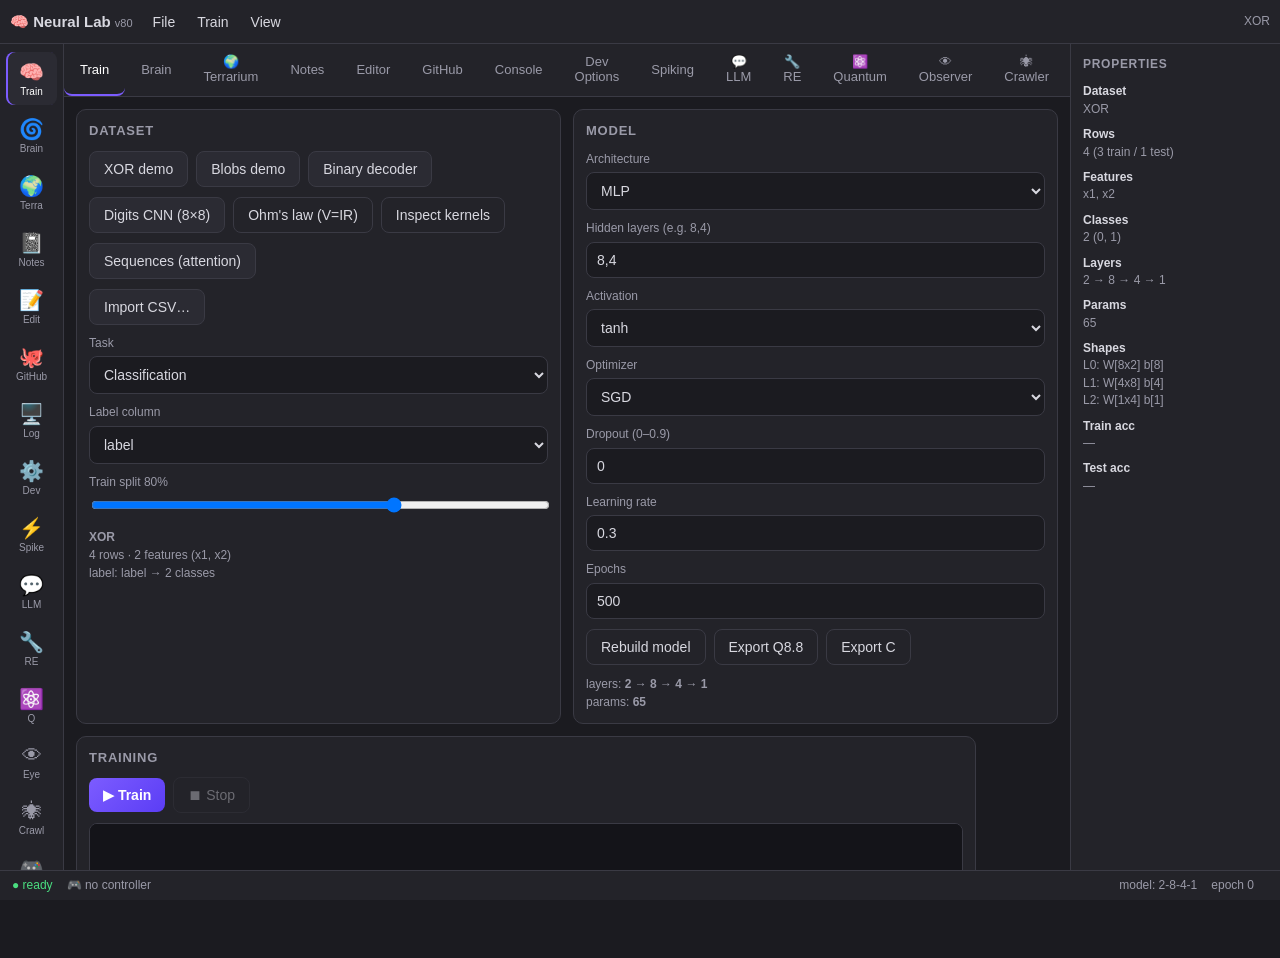
==== www/index.html @ f4eba923 "Neural Lab — on-device Trinity brain with Meta AI judge (Team Annihilus, Meta hackathon)" ====
<!DOCTYPE html>
<html lang="en">
<head>
<meta charset="utf-8">
<meta name="viewport" content="width=device-width, initial-scale=1, maximum-scale=1, user-scalable=no">
<title>Neural Lab</title>
<link rel="stylesheet" href="styles.css">
</head>
<body>
<!-- ══ top menu bar ══ -->
<header id="menubar">
  <button id="hamburger" aria-label="Menu">☰</button>
  <div class="brand">🧠 Neural Lab <span class="ver" id="app-ver">v80</span></div>
  <nav class="menus">
    <div class="menu"><button class="menubtn" data-menu="file">File</button>
      <div class="dropdown" id="menu-file">
        <button data-act="demo-xor">Load demo: XOR</button>
        <button data-act="demo-blobs">Load demo: 2D blobs</button>
        <button data-act="import-csv">Import CSV…</button>
        <button data-act="save-model">Save model…</button>
        <button data-act="load-model">Load model…</button>
      </div>
    </div>
    <div class="menu"><button class="menubtn" data-menu="train">Train</button>
      <div class="dropdown" id="menu-train">
        <button data-act="start-train">Start training (Ctrl+Enter)</button>
        <button data-act="stop-train">Stop</button>
        <button data-act="reset-model">Reset weights</button>
      </div>
    </div>
    <div class="menu"><button class="menubtn" data-menu="view">View</button>
      <div class="dropdown" id="menu-view">
        <button data-act="goto-brain">Brain view</button>
        <button data-act="goto-notes">Notes vault</button>
        <button data-act="goto-dev">Developer options</button>
        <button data-act="clear-console">Clear console</button>
      </div>
    </div>
  </nav>
  <div class="menuspacer"></div>
  <div class="netstate" id="netstate">no model</div>
  <button id="props-toggle" aria-label="Properties">ⓘ</button>
</header>

<div id="main">
  <!-- ══ left tool rail ══ -->
  <aside id="toolrail">
    <button class="tool active" data-tab="train" title="Train">🧠<span>Train</span></button>
    <button class="tool" data-tab="brain" title="Brain">🌀<span>Brain</span></button>
    <button class="tool" data-tab="terrarium" title="Terrarium">🌍<span>Terra</span></button>
    <button class="tool" data-tab="notes" title="Notes">📓<span>Notes</span></button>
    <button class="tool" data-tab="editor" title="Editor">📝<span>Edit</span></button>
    <button class="tool" data-tab="github" title="GitHub">🐙<span>GitHub</span></button>
    <button class="tool" data-tab="console" title="Console">🖥️<span>Log</span></button>
    <button class="tool" data-tab="dev" title="Developer options">⚙️<span>Dev</span></button>
    <button class="tool" data-tab="spiking" title="Spiking">⚡<span>Spike</span></button>
    <button class="tool" data-tab="llm" title="LLM lab">💬<span>LLM</span></button>
    <button class="tool" data-tab="re" title="ReverseLab">🔧<span>RE</span></button>
    <button class="tool" data-tab="q" title="QuantumVM">⚛️<span>Q</span></button>
    <button class="tool" data-tab="observer" title="Observer">👁<span>Eye</span></button>
    <button class="tool" data-tab="crawler" title="Crawler">🕷<span>Crawl</span></button>
    <button class="tool" data-tab="gym" title="Gym">🎮<span>Gym</span></button>
    <button class="tool" data-tab="drive" title="Drive">💾<span>Drive</span></button>
  </aside>

  <!-- ══ center workspace ══ -->
  <section id="workspace">
    <div id="tabbar">
      <button class="tab active" data-tab="train">Train</button>
      <button class="tab" data-tab="brain">Brain</button>
      <button class="tab" data-tab="terrarium">🌍 Terrarium</button>
      <button class="tab" data-tab="notes">Notes</button>
      <button class="tab" data-tab="editor">Editor</button>
      <button class="tab" data-tab="github">GitHub</button>
      <button class="tab" data-tab="console">Console</button>
      <button class="tab" data-tab="dev">Dev Options</button>
      <button class="tab" data-tab="spiking">Spiking</button>
      <button class="tab" data-tab="llm">💬 LLM</button>
      <button class="tab" data-tab="re">🔧 RE</button>
      <button class="tab" data-tab="q">⚛️ Quantum</button>
      <button class="tab" data-tab="observer">👁 Observer</button>
      <button class="tab" data-tab="crawler">🕷 Crawler</button>
      <button class="tab" data-tab="gym">🎮 Gym</button>
      <button class="tab" data-tab="drive">💾 Drive</button>
    </div>

    <div id="panels">
      <!-- TRAIN -->
      <div class="panel active" id="panel-train">
        <div class="train-grid">
          <div class="card" id="dataset-card">
            <h3>Dataset</h3>
            <div class="row"><button id="btn-demo-xor">XOR demo</button><button id="btn-demo-blobs">Blobs demo</button><button id="btn-demo-decoder">Binary decoder</button></div>
            <div class="row"><button id="btn-demo-digits">Digits CNN (8×8)</button><button id="btn-demo-ohm" class="ghost">Ohm's law (V=IR)</button><button id="btn-inspect-kernels" class="ghost">Inspect kernels</button></div>
            <div class="row"><button id="btn-demo-attn">Sequences (attention)</button></div>
            <div class="row"><button id="btn-import-csv">Import CSV…</button>
              <input type="file" id="csv-file" accept="*/*" style="display:none"></div>
            <div class="field"><label>Task</label><select id="task-sel"><option value="classification">Classification</option><option value="regression">Regression</option></select></div>
            <div class="field"><label>Label column</label><select id="label-col"></select></div>
            <div class="field"><label>Train split <span id="split-val">80%</span></label>
              <input type="range" id="split" min="50" max="95" value="80"></div>
            <div class="dsinfo" id="dsinfo">No dataset loaded.</div>
          </div>
          <div class="card" id="model-card">
            <h3>Model</h3>
            <div class="field"><label>Architecture</label><select id="arch-sel"><option value="mlp">MLP</option><option value="transformer">Transformer (attention)</option></select></div>
            <div class="field" id="dmodel-field" style="display:none"><label>d_model (attention width)</label><select id="dmodel"><option value="8">8</option><option value="16" selected>16</option></select></div>
            <div class="field"><label>Hidden layers (e.g. 8,4)</label><input id="hidden" type="text" value="8,4"></div>
            <div class="field"><label>Activation</label><select id="activation"><option value="tanh">tanh</option><option value="relu">relu</option></select></div>
            <div class="field"><label>Optimizer</label><select id="optimizer"><option value="sgd">SGD</option><option value="adam">Adam</option></select></div>
            <div class="field"><label>Dropout (0–0.9)</label><input id="dropout" type="number" step="0.05" min="0" max="0.9" value="0"></div>
            <div class="field"><label>Learning rate</label><input id="lr" type="number" step="0.01" min="0.001" max="2" value="0.3"></div>
            <div class="field"><label>Epochs</label><input id="epochs" type="number" min="1" max="50000" value="500"></div>
            <div class="row"><button id="btn-build" class="ghost">Rebuild model</button><button id="btn-export-q88" class="ghost">Export Q8.8</button><button id="btn-export-c" class="ghost">Export C</button></div>
            <div class="dsinfo" id="modelinfo">—</div>
          </div>
          <div class="card wide" id="train-card">
            <h3>Training</h3>
            <div class="row">
              <button id="btn-train" class="primary">▶ Train</button>
              <button id="btn-stop" class="ghost" disabled>⏹ Stop</button>
            </div>
            <canvas id="loss-curve" width="600" height="220"></canvas>
            <div class="metrics">
              <div>epoch <b id="m-epoch">0</b></div>
              <div>loss <b id="m-loss">—</b></div>
              <div><span id="m-tracc-lab">train acc</span> <b id="m-tracc">—</b></div>
              <div><span id="m-teacc-lab">test acc</span> <b id="m-teacc">—</b></div>
            </div>
          </div>
          <div class="card wide" id="predict-card">
            <h3>Predict</h3>
            <div class="row" id="predict-inputs"></div>
            <div class="row"><button id="btn-predict" class="ghost">Predict</button>
              <div class="predout" id="predout">—</div></div>
          </div>
          <div class="card wide" id="edge-card">
            <h3>Edge AI (Zephyr branch)</h3>
            <div class="row"><label>Target <select id="edge-target">
              <option value="m4">Cortex-M4 @ 64 MHz</option>
              <option value="esp32">ESP32 @ 240 MHz</option>
              <option value="riscv">RISC-V @ 160 MHz</option>
            </select></label></div>
            <div class="row">
              <button id="btn-edge-profile" class="ghost">Profile inference</button>
              <button id="btn-edge-ota" class="ghost">OTA update</button>
              <button id="btn-edge-stream" class="ghost">Load stream demo</button>
            </div>
          </div>
        </div>
      </div>

      <!-- BRAIN -->
      <div class="panel" id="panel-brain">
        <div class="card wide">
          <h3>🌀 Brain — live network view</h3>
          <div class="brain-ctrl">
            <button id="brain-mode" class="ghost">📊 Computation Graph</button>
            <button id="brain-play" class="ghost">⏸ Pause</button>
            <span class="mini">spin <input type="range" id="brain-speed" min="0" max="200" value="60"></span>
            <label class="mini"><input type="checkbox" id="brain-labels" checked> labels</label>
            <label class="mini"><input type="checkbox" id="brain-edges" checked> edges</label>
          </div>
          <div class="brain-ctrl">
            <button id="brain-prev" class="ghost">◀</button>
            <select id="brain-sample"></select>
            <button id="brain-next" class="ghost">▶</button>
          </div>
          <canvas id="brain-canvas" width="700" height="460"></canvas>
          <div id="brain-dag-wrap" hidden>
            <svg id="brain-dag" style="width:100%;height:420px;max-height:62vh;background:#0d0d12;border:1px solid var(--line);border-radius:8px;touch-action:none" role="img" aria-label="autograd computation graph"></svg>
            <div class="brain-ctrl" style="margin-top:10px">
              <button id="dag-play" class="ghost">▶ Backprop</button>
              <button id="dag-zin" class="ghost">＋</button>
              <button id="dag-zout" class="ghost">－</button>
              <button id="dag-zreset" class="ghost">⟲ Reset view</button>
            </div>
            <div class="dsinfo" id="dag-cap">Computation graph of the current nanograd tape.</div>
          </div>
          <div id="brain-attn-wrap" hidden>
            <div class="brain-ctrl">
              <label class="mini">sequence <input id="attn-seq" type="text" maxlength="8" value="ABC" style="width:104px;text-transform:uppercase" aria-label="attention sequence"></label>
              <button id="attn-apply" class="ghost">Apply</button>
            </div>
            <div class="attn-scroll"><canvas id="brain-attn" role="img" aria-label="causal attention heatmap"></canvas></div>
            <div class="dsinfo" id="attn-cap">—</div>
            <div class="dsinfo" id="attn-read">tap a cell to inspect its query–key score and weight distribution</div>
          </div>
          <div class="dsinfo" id="brain-info">Build a model on the Train tab, then watch it think. Tap a node to inspect it.</div>
        </div>
      </div>


      <!-- TERRARIUM (v67: Dish rebuilt as an observatory — one bot, full trinity brain) -->
      <div class="panel" id="panel-terrarium">
        <div class="card wide" style="padding:8px">
          <h3>🌍 Terrarium — the observatory</h3>
          <div class="dsinfo" id="ter-dsinfo">One bot carrying the <b>full trinity brain</b>. No orders, no curriculum — it forms its own goals, judges its own runs, seals its failures as ghosts, and grows toward this phone's ceiling. The Brain view lives here now: tap 🧠 Nodes.</div>
          <div id="ter-stage">
            <div id="ter-brain-overlay" hidden>
              <canvas id="ter-brain-canvas"></canvas>
              <button id="ter-brain-close" class="ghost">✕</button>
              <div id="ter-brain-cap" class="dsinfo">—</div>
            </div>
            <div id="ter-chip">🎮 pad: L-stick pan · R-stick orbit · A focus · B brain · X thoughts · Y mod</div>
          </div>
          <div class="ter-budget"><div id="ter-budget-bar"></div></div>
          <div id="ter-hud" class="dsinfo">probing this host…</div>
          <div class="row ter-btns">
            <button id="ter-pause" class="ghost">⏸ Pause</button>
            <button id="ter-speed" class="ghost">⏩ 1×</button>
            <button id="ter-follow" class="ghost">📷 Follow</button>
            <button id="ter-btn-brain" class="ghost">🧠 Nodes</button>
            <button id="ter-btn-thoughts" class="ghost">💭 Thoughts</button>
            <button id="ter-btn-inst" class="ghost">📊 Instruments</button>
            <button id="ter-btn-mod" class="ghost">🧩 Mod</button>
            <button id="ter-btn-demo" class="ghost">⛶ Full screen</button>
          </div>
        </div>
        <div class="card wide" id="ter-panel-thoughts" hidden>
          <h3>💭 The bot, live <button id="ter-thoughts-close" class="ghost ter-x">✕</button></h3>
          <div id="ter-thoughts-body" class="dsinfo">—</div>
        </div>
        <div class="card wide" id="ter-panel-inst" hidden>
          <h3>📊 Instruments — lifecycle events <button id="ter-inst-close" class="ghost ter-x">✕</button></h3>
          <div class="dsinfo">Ghost seals carry the checksum of the whole failed run. Appeals, molecules, black-hole gravity and auto-expansion all land here as they happen.</div>
          <div class="row" id="ter-inst-tabs">
            <button class="ghost ter-inst-tab" data-tab="events" style="min-height:48px">📜 Events</button>
            <button class="ghost ter-inst-tab" data-tab="seals" style="min-height:48px">👻 Seals</button>
            <button class="ghost ter-inst-tab" data-tab="molecules" style="min-height:48px">🧬 Molecules</button>
            <button class="ghost ter-inst-tab" data-tab="gravity" style="min-height:48px">🕳 Gravity</button>
          </div>
          <div id="ter-events" class="ter-events"></div>
          <div id="ter-inst-seals" class="ter-events" hidden></div>
          <div id="ter-inst-molecules" class="ter-events" hidden></div>
          <div id="ter-inst-gravity" class="ter-events" hidden></div>
        </div>
        <div class="card wide" id="ter-panel-mod" hidden>
          <h3>🧩 Mod menu — add things to the world <button id="ter-mod-close" class="ghost ter-x">✕</button></h3>
          <div class="dsinfo" id="ter-mod-hint">Pick a kind, then tap the ground to place it.</div>
          <div id="ter-mod-kinds" class="ter-kinds"></div>
          <div id="ter-mod-list"></div>
          <div class="row"><button id="ter-reset-layout" class="ghost" style="min-height:48px">↺ Reset layout to default world</button></div>
        </div>
      </div>

      <!-- NOTES -->
      <div class="panel" id="panel-notes">
        <div class="card wide">
          <h3>📓 Notes — vault</h3>
          <div class="row">
            <select id="vault-sel" style="flex:1;min-width:140px"></select>
            <button id="btn-vault-new" class="ghost">+ Vault</button>
            <button id="btn-vault-del" class="ghost">🗑</button>
          </div>
          <div class="notes-grid">
            <div class="notes-side">
              <div class="row"><button id="btn-note-new" class="primary" style="flex:1">+ Note</button></div>
              <div class="row"><input type="text" id="note-search" placeholder="filter notes…"></div>
              <ul id="note-list"></ul>
              <h4 class="tags-h">Tags</h4>
              <div id="tag-pane"></div>
            </div>
            <div class="notes-main">
              <div class="row">
                <div class="seg" id="notes-viewseg">
                  <button data-nv="edit" class="active">Edit</button>
                  <button data-nv="preview">Preview</button>
                  <button data-nv="graph">Graph</button>
                </div>
                <span class="flexsp"></span>
                <button id="btn-note-del" class="ghost">🗑</button>
              </div>
              <div id="notes-editview">
                <input type="text" id="note-title" placeholder="Note title">
                <textarea id="note-body" placeholder="# hello&#10;&#10;Link to [[another note]] and tag it #idea"></textarea>
              </div>
              <div id="notes-preview" class="md-preview" hidden></div>
              <div id="notes-graphview" hidden>
                <div class="brain-ctrl">
                  <button id="ngraph-play" class="ghost">⏸ Pause</button>
                  <span class="mini">spin <input type="range" id="ngraph-speed" min="0" max="200" value="50"></span>
                </div>
                <canvas id="ngraph-canvas"></canvas>
                <div class="dsinfo">Tap a dot to open that note. Bigger dots have more links.</div>
              </div>
            </div>
          </div>
        </div>
      </div>

      <!-- EDITOR -->
      <div class="panel" id="panel-editor">
        <div class="ed-grid">
          <div class="card" id="filelist-card">
            <h3>Files</h3>
            <div class="row"><button id="btn-new-file" class="ghost">+ New</button>
              <button id="btn-open-file" class="ghost">Open…</button>
              <input type="file" id="open-file" style="display:none"></div>
            <ul id="filelist"></ul>
          </div>
          <div class="card ed-main">
            <div class="ed-head"><h3 id="ed-title">untitled.js</h3>
              <div class="row"><button id="btn-ed-run" class="primary">▶ Run</button><button id="btn-ed-save" class="ghost">Save (Ctrl+S)</button></div></div>
            <div class="ed-wrap">
              <pre id="ed-hl" aria-hidden="true"><code id="ed-hl-code"></code></pre>
              <textarea id="ed-text" spellcheck="false" placeholder="// write code here"></textarea>
            </div>
          </div>
        </div>
      </div>

      <!-- GITHUB -->
      <div class="panel" id="panel-github">
        <div class="card wide">
          <h3>GitHub — public repos</h3>
          <div class="row">
            <input id="gh-repo" type="text" placeholder="user/repo  e.g. torvalds/linux" style="flex:1">
            <button id="btn-gh-list" class="primary">List files</button>
          </div>
          <div class="gh-path" id="gh-path"></div>
          <ul id="gh-list" class="ghlist"></ul>
          <div class="dsinfo">Needs internet. Public repositories only — no login, no private repos in v1.</div>
        </div>
      </div>

      <!-- CONSOLE -->
      <div class="panel" id="panel-console">
        <div class="card wide fill">
          <h3>Console</h3>
          <div id="console-out" class="console-out"></div>
          <div class="row"><input id="edge-cmd" placeholder="edge shell — try: help" style="flex:1"><button id="btn-edge-run" class="ghost">Run</button></div>
          <div class="row"><button id="btn-clear-console" class="ghost">Clear</button></div>
        </div>
      </div>

      <!-- DEV OPTIONS -->
      <div class="panel" id="panel-dev">
        <div class="card wide">
          <h3>Developer options</h3>
          <label class="toggle"><input type="checkbox" id="dev-verbose"><span>Verbose console logging <em>— logs every N epochs + data stats while training</em></span></label>
          <label class="toggle"><input type="checkbox" id="dev-fps"><span>FPS overlay <em>— live frame-rate counter in the corner</em></span></label>
          <label class="toggle"><input type="checkbox" id="dev-smooth" checked><span>Loss-curve smoothing <em>— 10-epoch moving average on the plot</em></span></label>
          <label class="toggle"><input type="checkbox" id="dev-shapes" checked><span>Show tensor shapes <em>— prints layer weight/bias dimensions on build &amp; train</em></span></label>
          <label class="toggle"><input type="checkbox" id="dev-confirm"><span>Confirm before reset <em>— asks before weights are re-initialized</em></span></label>
          <div class="dsinfo">These take effect immediately and are remembered.</div>
        </div>
        <div class="card wide">
          <h3>Meta API — Ghost judge (hackathon)</h3>
          <div class="dsinfo">Optional. Paste your Meta Model API key here, on this phone only. It stays in this app's on-device storage and is sent only to the Meta Model API when a run is condemned — one short judgment call per sealed ghost. Without a key, ghosts seal locally as before. The key is never shown back.</div>
          <div class="row"><input id="dev-meta-key" type="password" placeholder="Meta API key — paste here" style="flex:1" autocomplete="off" autocapitalize="off" spellcheck="false"><button id="btn-meta-key-save" class="primary">Save</button><button id="btn-meta-key-clear" class="ghost">Clear</button></div>
          <div id="dev-meta-key-status" class="dim" style="margin:6px 0"></div>
        </div>
        <div class="card wide" id="qrbridge-card">
          <h3>📷 QR Bridge — optical air-gap patch transfer</h3>
          <div class="dsinfo">Receive code or text from another screen (PC, library computer) through the camera — no accounts, no network, no cloud. <b>Nothing runs on scan.</b> Every patch is SHA-256-verified, previewed, and only applies when you tap Apply. Failed patches fall back to the previous version automatically.</div>
          <div class="row">
            <button id="btn-qr-scan" class="primary">📷 Scan patch</button>
          </div>
          <div id="qr-status" class="dim" style="margin:6px 0"></div>
          <div id="qr-preview-card" hidden>
            <div class="row" style="gap:8px;flex-wrap:wrap">
              <span class="dim">sha256 <span id="qr-hash" style="font-family:monospace"></span></span>
              <span id="qr-hash-ok"></span>
              <span class="dim">size <span id="qr-size"></span></span>
            </div>
            <pre id="qr-preview" class="dim" style="max-height:160px;overflow:auto;white-space:pre-wrap"></pre>
            <div class="field"><input id="qr-mod-name" placeholder="module name (for JS apply)" style="width:100%"></div>
            <div class="row">
              <button id="btn-qr-apply-js" class="primary">Apply as JS module</button>
            </div>
            <div class="field"><input id="qr-txt-name" placeholder="filename (for text save)" style="width:100%"></div>
            <div class="row">
              <button id="btn-qr-save-txt" class="ghost">Save as text file</button>
              <button id="btn-qr-to-brainfood" class="ghost" hidden>🧠 Append to brain-food.txt</button>
              <button id="btn-qr-discard" class="ghost">Discard</button>
            </div>
          </div>
          <div id="qr-result" class="dim" style="margin:6px 0"></div>
          <div class="dsinfo">stored modules: <span id="qr-mod-list">(none yet)</span></div>
        </div>
      </div>

      <!-- SPIKING (embedded Python + Nengo) -->
      <div class="panel" id="panel-spiking">
        <div class="card wide">
          <div class="ed-head"><h3>⚡ Spiking — Python + Nengo</h3></div>
          <div class="dsinfo" id="spike-pyinfo">Python: checking…</div>
          <div class="spike-open" id="btn-spike-open" role="button" title="Open the full-screen Python editor">
            <span class="spike-open-title">📝 Python editor — tap to open</span>
            <pre class="spike-preview" id="spike-preview"># write Python here — numpy + nengo available</pre>
            <span class="spike-open-hint">Opens as its own full-screen window</span>
          </div>
          <div class="row">
            <button id="btn-spike-run" class="primary">▶ Run Python</button>
            <select id="spike-preset" style="flex:1;min-width:140px" aria-label="Python preset">
              <option value="nengo">Nengo demo: 100 LIF neurons</option>
              <option value="quant">TinyML: int8 quantization</option>
              <option value="event">Neuromorphic: event-driven detector</option>
              <option value="sched">FreeRTOS: cooperative scheduler</option>
              <option value="dvsloop">Closed-loop: DVS &#8594; PWM/UART</option>
              <option value="stdp">Plasticity: STDP edge detector</option>
              <option value="hh">Biophysics: Hodgkin-Huxley neuron</option>
              <option value="deep">Deep learning: NumPy MLP with Adam</option>
              <option value="jeffress">Sound: Jeffress delay-line localization</option>
              <option value="izhi">Cortex: Izhikevich neuron zoo</option>
              <option value="nef">NEF: Nengo spiking arithmetic</option>
              <option value="nano">Autograd: nanograd tape parity check</option>
              <option value="attn13">Transformer: NumPy causal attention</option>
              <option value="arm14">ReverseLab: ARM dataset + disasm parity</option>
              <option value="q15">QuantumVM: Bell parity</option>
              <option value="evo16">Quantum Nexus Core: Ahkeem's self-modifying AI</option>
            </select>
            <button id="btn-spike-demo" class="ghost">Load preset</button>
            <button id="btn-spike-clear" class="ghost">Clear output</button>
          </div>
        </div>
        <div class="card wide">
          <h3>Output</h3>
          <div id="spike-out" class="console-out"></div>
        </div>
      </div>

      <!-- LLM LAB (lite, fully offline — text plumbing only, no model runs) -->
      <div class="panel" id="panel-llm">
        <div class="card wide" id="llm-tok-card">
          <h3>💬 Tokenizer playground</h3>
          <div class="dsinfo">This is how a language model "sees" text: chopped into word + punctuation tokens, each mapped to an id by first appearance. Type below and tokenize — no model runs here, just the chunking.</div>
          <div class="field"><textarea id="llm-tok-in" rows="3" placeholder="type something to tokenize…"></textarea></div>
          <div class="row"><button id="btn-llm-tok" class="primary">Tokenize</button></div>
          <pre id="llm-tok-out" class="dim">type something above, then hit Tokenize.</pre>
        </div>
        <div class="card wide" id="llm-fmt-card">
          <h3>Chat template</h3>
          <div class="dsinfo">Instruction-tuned models learn their manners from templates like this — role markers that say who is speaking.</div>
          <div class="field"><label>system</label><textarea id="llm-sys" rows="2">You are a helpful assistant.</textarea></div>
          <div class="field"><label>user</label><textarea id="llm-user" rows="2">What is a neuron?</textarea></div>
          <div class="field"><label>assistant</label><textarea id="llm-asst" rows="2">A neuron is a tiny unit that takes inputs, weights them, and fires an output — the building block of neural networks.</textarea></div>
          <div class="row"><button id="btn-llm-fmt" class="primary">Format</button></div>
          <pre id="llm-fmt-out" class="dim">hit Format to see the template.</pre>
        </div>
        <div class="card wide" id="llm-gen-card">
          <h3>Synthetic data pipeline</h3>
          <div class="dsinfo">Instruction tuning needs thousands of instruction→response pairs. This pipeline generates candidates from templates, runs them through quality filters, and saves the survivors — the same idea as real synthetic-data curation, fully offline.</div>
          <div class="row">
            <label class="mini">seed <input id="llm-seed" type="number" value="7" style="width:90px"></label>
            <button id="btn-llm-gen" class="primary">Generate 24 pairs</button>
            <button id="btn-llm-save" class="ghost">Save dataset</button>
          </div>
          <pre id="llm-gen-out" class="dim">no pairs generated yet.</pre>
        </div>
        <div class="card wide" id="llm-dpo-card">
          <h3>DPO preference rating</h3>
          <div class="dsinfo">Direct Preference Optimization learns from human taste: pick the answer you prefer and the model gets steered toward winners like it. Your votes stay on this device.</div>
          <div id="llm-dpo-prompt" class="dim">open this tab to load the first pair.</div>
          <div class="row">
            <button id="btn-dpo-a">Prefer A</button>
            <button id="btn-dpo-b">Prefer B</button>
            <button id="btn-dpo-new" class="ghost">New pair</button>
          </div>
          <div id="llm-dpo-stats" class="dim">no votes yet.</div>
        </div>
        <div class="card wide" id="llm-tongue-card">
          <h3>🗣️ First Tongue</h3>
          <div class="dsinfo">Your Colab-trained character model, running fully offline on this device. Give it a seed line, set the temperature, let it speak.</div>
          <div class="field"><label>seed line</label><textarea id="tongue-seed" rows="2" placeholder="a line to start from…"></textarea></div>
          <div class="row">
            <label class="mini">temperature <input id="tongue-temp" type="range" min="0.1" max="1.2" step="0.05" value="0.4" style="width:120px"> <span id="tongue-temp-val">0.40</span></label>
            <label class="mini">chars <input id="tongue-n" type="number" value="300" style="width:70px"></label>
            <button id="btn-tongue" class="primary">Speak</button>
            <button id="btn-tongue-wack" title="That run was wack — the whole run (seed + output) is sealed as a ghost, not deleted">That was wack</button>
            <span id="tongue-status" class="dim"></span>
          </div>
          <pre id="tongue-out" class="dim" style="white-space:pre-wrap">the tongue is still asleep — hit Speak to wake it.</pre>
          <div class="dim" id="tongue-trinity-status" style="margin-top:6px">trinity: no molecules live · no ghosts · gravity empty</div>
        </div>
        <div class="card wide" id="llm-thought-card">
          <h3>💭 Free Thought</h3>
          <div class="dsinfo">The tongue thinks its own thoughts — no seed needed. Each cycle is think-then-speak: a dim inner thought, then a spoken answer built from it. Every 4th cycle it wonders — asks itself a why/what-if/how and answers. The AI judges its own mains: a degenerate cycle seals the whole run as a ghost — never deleted. Ghosts that fail their second chance break into molecules. Watch it steer itself.</div>
          <div class="row">
            <button id="btn-thought" class="primary">Start thinking</button>
            <span id="thought-status" class="dim"></span>
          </div>
          <div id="thought-log" style="max-height:320px;overflow-y:auto;margin-top:8px"></div>
        </div>
        <div class="card wide" id="llm-ghost-card">
          <h3>👻 Ghost Archive</h3>
          <div class="dsinfo">Whole failed runs, checksum-sealed — never lone outputs. Sealed by the AI's own judgment (auto) or condemned by you. Recover one for a second chance: condemn it again and the ghost breaks into molecules, recycled as steering.</div>
          <div id="tongue-ghost-archive" style="max-height:260px;overflow-y:auto;margin-top:8px"><span class="dim">no ghosts sealed yet.</span></div>
        </div>
        <div class="card wide" id="llm-feeder-card">
          <h3>🧠 Brain Feeder</h3>
          <div class="dsinfo">Teach the next brain new things. Paste a page URL — I'll pull its clean text and save it into <b>brain-food.txt</b>. Or paste text directly (e.g. from Gemini). Upload that file to your Drive's top level and the next Colab training run studies it alongside the movies.</div>
          <div class="field"><label>page URL</label><input id="feed-url" type="text" placeholder="https://en.wikipedia.org/wiki/…"></div>
          <div class="row">
            <button id="btn-feed" class="primary">Fetch &amp; clean</button>
            <button id="btn-feed-save" class="ghost" disabled>Save to brain-food.txt</button>
            <span id="feed-status" class="dim"></span>
          </div>
          <div class="field"><label>or paste text</label><textarea id="feed-paste" rows="4" placeholder="Paste Gemini's text here…"></textarea></div>
          <div class="row">
            <button id="btn-feed-paste" class="ghost">Use pasted text</button>
          </div>
          <pre id="feed-preview" class="dim" style="white-space:pre-wrap; max-height:180px; overflow:auto"></pre>
        </div>
      </div>

      <!-- REVERSEL AB -->
      <div class="panel" id="panel-re">
        <div class="card wide">
          <h3>🔧 ReverseLab — ARM7TDMI disassembler</h3>
          <div class="dsinfo">The CPU in the Game Boy Advance. Paste raw hex (or tap the demo) and get a real disassembly — addresses, bytes, mnemonics — plus the control-flow graph below.</div>
          <div class="row">
            <div class="seg" id="re-modeseg">
              <button data-rmode="arm" class="active">ARM 32-bit</button>
              <button data-rmode="thumb">Thumb 16-bit</button>
            </div>
            <div class="field" style="min-width:130px"><label>Base address</label>
              <input id="re-base" type="text" value="08000000" style="font-family:monospace"></div>
          </div>
          <div class="field"><label>Hex bytes</label>
            <textarea id="re-hex" rows="3" style="font-family:monospace" placeholder="E3A00001 E0812000 E3510005 …"></textarea></div>
          <div class="row">
            <button id="btn-re-disasm" class="primary">Disassemble</button>
            <button id="btn-re-demo" class="ghost">Load function demo</button>
          </div>
          <div id="re-listing" class="console-out" style="max-height:260px"></div>
        </div>
        <div class="card wide">
          <h3>Control-flow graph</h3>
          <canvas id="re-cfg" style="width:100%;height:280px"></canvas>
          <div class="dsinfo" id="re-cfginfo">Disassemble something with branches to see its graph. Tap a block to inspect its instructions.</div>
        </div>
        <div class="card wide">
          <h3>🤖 Teach the AI to reverse engineer</h3>
          <div class="dsinfo">Real RE tools learn instruction shapes from data. Two demos:</div>
          <div class="row">
            <button id="btn-re-train" class="primary">📊 Train instruction classifier</button>
            <button id="btn-re-bound" class="ghost">🎯 Function-boundary demo</button>
          </div>
          <div class="dsinfo">The classifier trains on 2000 synthetic ARM words (5 classes) in the Train tab — watch the accuracy. The boundary demo plants real function prologues in a byte stream and scores a signature scan against ground truth, the way the pros bootstrap before ML takes over.</div>
        </div>
      </div>

      <!-- QUANTUMVM -->
      <div class="panel" id="panel-q">
        <div class="row" style="margin-bottom:10px">
          <button id="btn-qmode-vm" class="primary" style="flex:1">⚛️ QuantumVM</button>
          <button id="btn-qmode-nexus" style="flex:1">🌀 Nexus Core</button>
        </div>
        <div id="qvm-view">
        <div class="card wide">
          <h3>⚛️ QuantumVM — a virtual quantum computer</h3>
          <div class="dsinfo">A <b>classical simulation</b> of quantum mechanics running on your phone's CPU — not quantum hardware, but the real math: state vectors, superposition, entanglement, measurement collapse. Qubit cap is 8 (256 amplitudes) because every qubit doubles the numbers — the 2<sup>N</sup> cost, made visible.</div>
          <div class="row">
            <div class="field" style="min-width:110px"><label>Qubits (1–8)</label>
              <select id="q-qubits">
                <option>1</option><option selected>2</option><option>3</option><option>4</option>
                <option>5</option><option>6</option><option>7</option><option>8</option>
              </select></div>
            <div class="field" style="flex:1;min-width:170px"><label>Circuit preset</label>
              <select id="q-preset">
                <option value="bell">Bell pair — two qubits, one fate</option>
                <option value="ghz3">GHZ-3 — three-way entanglement</option>
                <option value="coin">Superposition coin flip</option>
                <option value="teleport">🌀 Quantum teleportation walkthrough</option>
              </select></div>
          </div>
          <div class="field"><label>Quantum assembly — one gate per line (# comments ok)</label>
            <textarea id="q-src" rows="6" style="font-family:monospace" spellcheck="false" placeholder="H 0&#10;CNOT 0 1&#10;RX 0 pi/2&#10;MEASURE 0"></textarea></div>
          <div class="dsinfo" style="margin-bottom:8px">Gates: H X Y Z S T · RX/RY/RZ q θ · CNOT c t · CZ c t · SWAP a b · MEASURE q · RESET q — qubit 0 is the rightmost bit.</div>
          <div class="row">
            <button id="btn-q-run" class="primary">▶ Run</button>
            <button id="btn-q-step">Step ▸</button>
            <button id="btn-q-reset" class="ghost">Reset</button>
          </div>
          <div class="dsinfo" id="q-narrate"></div>
          <div class="dsinfo" id="q-cur" style="margin-top:6px"></div>
        </div>
        <div class="card wide">
          <h3>State inspector</h3>
          <div id="q-state" class="console-out" style="max-height:260px"></div>
        </div>
        <div class="card wide">
          <h3>Measurement — shots</h3>
          <div class="row">
            <button id="btn-q-shots" class="primary">🎲 Run shots</button>
            <div class="field" style="min-width:100px"><label>Shots</label>
              <input id="q-shots-n" type="number" value="1000" min="10" max="10000"></div>
          </div>
          <div id="q-hist"><div class="dsinfo">no shots yet</div></div>
        </div>
        <div class="card wide">
          <h3>Entanglement</h3>
          <div class="dsinfo">Purity is the honest indicator: 1.00 = not entangled, 0.50 = maximally entangled with the rest of the system. An entangled qubit has no state of its own — that's what the numbers are telling you.</div>
          <div id="q-ent" style="margin-top:6px"></div>
        </div>
        <div class="card wide">
          <h3>Bloch sphere</h3>
          <div class="row">
            <div class="field" style="min-width:110px"><label>Qubit</label><select id="q-bloch-q"></select></div>
          </div>
          <canvas id="q-bloch" style="width:100%;height:260px"></canvas>
          <div class="dsinfo" id="q-blochinfo"></div>
        </div>
        </div><!-- /#qvm-view -->
        <div id="nexus-view" style="display:none">
          <div class="card wide">
            <h3>🌀 Quantum Nexus Core</h3>
            <div class="dsinfo">Ahkeem's self-modifying AI architecture — named by him. A <b>classical simulation</b> on your phone's CPU: an ErrorLoop core that rewrites itself as it thinks, yes/no held as one qubit until it decides, frozen snapshots at every generation boundary, evolution that keeps the lowest error. This is the <b>visual twin of preset 16</b> (Spiking tab) — same math, watchable.</div>
          </div>
          <div class="card wide">
            <h3>Controls</h3>
            <div class="row">
              <button id="btn-nx-run" class="primary">▶ Run</button>
              <button id="btn-nx-pause">⏸ Pause</button>
              <button id="btn-nx-step">Step ▸</button>
              <button id="btn-nx-reset" class="ghost">Reset</button>
            </div>
            <div class="row" style="margin-top:8px">
              <div class="field" style="flex:1"><label>Speed <span id="nx-speed-val">6</span>×</label>
                <input id="nx-speed" type="range" min="1" max="20" value="6" style="width:100%"></div>
              <div class="field" style="min-width:110px"><label>Generations</label>
                <input id="nx-gens" type="number" value="8" min="1" max="20"></div>
            </div>
            <div class="row" style="margin-top:8px">
              <button id="btn-nx-lineage" class="primary" style="min-height:48px">🧬 Lineage ON</button>
              <div class="field" style="min-width:110px"><label>Decay ε</label>
                <input id="nx-eps" type="number" value="0.01" min="0.001" max="0.1" step="0.005"></div>
            </div>
            <div class="row" style="margin-top:8px">
              <div class="field" style="flex:1"><label>Stack depth (1–6)</label>
                <input id="nx-depth" type="number" value="3" min="1" max="6" style="min-height:48px"></div>
              <div class="field" style="flex:1"><label>Nonlinearity</label>
                <select id="nx-act" style="min-height:48px">
                  <option value="tanh" selected>tanh (safe default)</option>
                  <option value="relu">ReLU (volatile)</option>
                  <option value="sigmoid">sigmoid (slow)</option>
                </select></div>
            </div>
            <div class="dsinfo">v39 Deep Core — the loop is now a <b>stack</b>: layer 0 takes the input signal, each higher layer takes the fresh state of the layer below, with a differentiable nonlinearity between them. The decoder error tunes <b>every</b> layer. Depth 1 reproduces the exact reference behavior; depth 3 is the new default.</div>
            <div class="row" style="margin-top:8px">
              <button id="btn-nx-continue" class="primary" style="min-height:48px;flex:1">🧬 Continue lineage</button>
              <button id="btn-nx-exportchamp" class="ghost" style="min-height:48px">⤓ champion JSON</button>
            </div>
            <div class="row" style="margin-top:8px">
              <button id="btn-nx-exportjarvis" class="primary" style="min-height:48px;flex:1">📦 Export for J.A.R.V.I.S.</button>
            </div>
            <div class="dsinfo" id="nx-jarvisinfo">One tap bundles everything — champions, ledger, ghosts, run history, shock + auto-pilot + spawn logs — into a single JSON file in Downloads. Share it into chat and J.A.R.V.I.S. sees what you see.</div>
            <div class="dsinfo" id="nx-champinfo">No saved champion yet — run the Core once and it will remember.</div>
            <div class="dsinfo">Lineage mode: when the error decay plateaus (ΔE &lt; ε), the exact decay point is captured, verified by the parent, and the child generation is <b>entangled</b> to it — seeded from the certified record, hash-linked in the ledger. <b>Continue lineage</b> resumes evolution from the saved champion instead of starting over — the Core now remembers.</div>
            <div class="dsinfo" id="nx-status">Tap ▶ Run — generation 0 starts thinking.</div>
          </div>
          <div class="card wide">
            <h3>∞ Eternal Core</h3>
            <div class="dsinfo">The Core evolves <b>itself</b>, in chunks, forever — no generation cap. Each cycle runs a few generations, saves the champion (<b>kill-safe</b>: a dead phone loses nothing), then yields so ⏹ <b>STOP</b> is always reachable. Background the app and it drops to <b>◐ LOW-POWER</b> — AI-only, 1 gen/cycle, no rendering, slowest cadence. Below 20% battery (not charging) it goes to the <b>deepest</b> low-power tier but <b>never stops on its own</b> — only your ⏹ STOP button ends it. If the phone dies mid-eternal, reopening the app <b>auto-resumes</b> from the last saved champion.</div>
            <div class="row">
              <button id="btn-nx-eternal" class="primary" style="min-height:48px;flex:1">∞ Start eternal</button>
              <button id="btn-nx-estop" class="ghost" style="min-height:48px;flex:1" disabled>⏹ STOP</button>
            </div>
            <div class="row" style="margin-top:8px">
              <div class="field" style="flex:1"><label>Gens / cycle</label>
                <input id="nx-chunk" type="number" value="4" min="1" max="16"></div>
              <div class="field" style="flex:1"><label>Low-power sleep (sec)</label>
                <input id="nx-lowsleep" type="number" value="30" min="5" max="300"></div>
            </div>
            <div class="row" style="margin-top:8px">
              <label class="dsinfo" style="display:flex;align-items:center;gap:8px;min-height:48px;margin:0">
                <input id="nx-eternal-resume" type="checkbox" checked style="width:44px;height:44px;flex:none">
                <span>Resume saved champion on start (uncheck = fresh from seed)</span>
              </label>
            </div>
            <div class="dsinfo" id="nx-eternalinfo">Eternal mode is OFF.</div>
            <div class="dsinfo" id="nx-eternstats"></div>
            <div class="dsinfo">🔋 For true background evolution: <b>Settings → Apps → Neural Lab → Battery → Unrestricted</b> — otherwise Android may freeze the app when it's backgrounded. Either way the champion auto-saves every cycle, so nothing is ever lost. This build runs eternal as a classical in-app loop (no native background service) — the ledger records every mode switch honestly.</div>
          </div>
          <div class="card wide">
            <h3>🛜 Nexus Mesh — opt-in distributed evolution</h3>
            <div class="dsinfo">Ahkeem's consent-based signal. <b>Nothing enters your Core unless you tap ACCEPT</b> — that gate is the whole point. Export your champion as a signed payload, move it to another device (Bluetooth / Nearby Share / Files → Downloads), and the other side <b>chooses</b> to accept it. On accept, your champion and the challenger fight identical validation episodes — the winner takes the Core — or cross-breed into a child of both. The swarm simulator below proves the gossip dynamics with virtual nodes before real devices touch it.</div>
            <h3 style="margin-top:10px">Champion exchange</h3>
            <div class="row">
              <div class="field" style="flex:1"><label>Device label (stamped on your payload)</label>
                <input id="nx-meshlabel" type="text" value="Ahkeem's A17" maxlength="64"></div>
            </div>
            <div class="row" style="margin-top:8px">
              <button id="btn-nx-meshexport" class="primary" style="min-height:48px;flex:1">⤴ Export mesh payload</button>
              <button id="btn-nx-meshimport" class="ghost" style="min-height:48px;flex:1">⤵ Import payload…</button>
              <input type="file" id="nx-meshfile" accept=".json,application/json" style="display:none">
            </div>
            <div id="nx-challenger" style="display:none;margin-top:8px"></div>
            <div class="dsinfo" id="nx-meshstatus">mesh ready — export a payload, or start the swarm below.</div>
            <h3 style="margin-top:10px">Swarm simulator</h3>
            <div class="dsinfo">Virtual nodes evolve the Core independently with different seeds, then gossip: champions migrate to weaker nodes, and the swarm's best error never rises. Each node runs eternal-style — no generation cap. Amber flashes are migrations.</div>
            <div class="row">
              <button id="btn-nx-meshstart" class="primary" style="min-height:48px">▶ Start swarm</button>
              <button id="btn-nx-meshstop" class="ghost" style="min-height:48px">⏹ Stop</button>
            </div>
            <div class="row" style="margin-top:8px">
              <div class="field" style="flex:1"><label>Nodes (2–8)</label>
                <input id="nx-meshcount" type="number" value="4" min="2" max="8"></div>
              <div class="field" style="flex:1"><label>Gossip every K gens</label>
                <input id="nx-meshgossip" type="number" value="4" min="1" max="20"></div>
            </div>
            <canvas id="nx-mesh" style="width:100%;height:220px"></canvas>
            <div id="nx-meshnodes" style="margin-top:8px"></div>
          </div>
          <div class="card wide">
            <h3>🕳 Event Horizon — black-hole neurons</h3>
            <div class="dsinfo">Ahkeem's information-paradox experiment — labeled honestly as a <b>paradox-inspired classical simulation</b>, not quantum gravity. The top layer's neurons <b>collide</b> through a learnable gravity matrix G and compress M→K toward the singularity; exterior partner neurons <b>never fall in</b> but stay correlated through an <b>entanglement-inspired link</b> (classical correlation modeled on entanglement — true entanglement needs quantum hardware). With the link ON the exterior whispers back and evolution must preserve the correlation — then watch how the black hole's <b>structure</b> changes. Compare ON vs OFF to see it.</div>
            <div class="row">
              <button id="btn-nx-horizon" class="ghost" style="min-height:48px;flex:1">🕳 Horizon OFF</button>
              <button id="btn-nx-hzent" class="primary" data-on="1" style="min-height:48px;flex:1;display:none">🔗 Entanglement-inspired link ON</button>
            </div>
            <div class="row" style="margin-top:8px">
              <div class="field" style="flex:1"><label>Infall neurons M</label>
                <input id="nx-hzm" type="number" value="6" min="2" max="6" style="min-height:48px"></div>
              <div class="field" style="flex:1"><label>Singularity outputs K</label>
                <input id="nx-hzk" type="number" value="2" min="1" max="5" style="min-height:48px"></div>
            </div>
            <div class="row" style="margin-top:8px">
              <button id="btn-nx-hzcompare" class="primary" style="min-height:48px;flex:1">⚖ Compare ON vs OFF</button>
            </div>
            <div class="dsinfo" id="nx-hzinfo">horizon OFF.</div>
            <canvas id="nx-horizon" style="width:100%;height:230px"></canvas>
            <div id="nx-hzcmp" style="margin-top:8px"></div>
          </div>
          <div class="card wide">
            <h3>👻 Ghost snapshots — pre-compression copies</h3>
            <div class="dsinfo">Ahkeem's workaround for no quantum entanglement: instead of spooky correlation, an <b>exact copy</b>. Before the horizon compresses an infalling neuron, the engine freezes its pre-compression state bit-for-bit — a ghost image, checksum-sealed (plain JSON, not .vmdk/.vhd — a disk-container format would wrap a few KB of state in overhead for zero benefit). One ghost per generation, mid-episode. Tap one to inspect it, re-ingest it into <b>layer 3</b> by hand, or switch on the feedback loop and let every generation's ghost teach the Core — damped, so the loop can't run away.</div>
            <div class="row">
              <button id="btn-nx-ghostfb" class="ghost" style="min-height:48px;flex:1">👻 Layer-3 feedback OFF</button>
            </div>
            <div class="row" style="margin-top:8px">
              <div class="field" style="flex:1"><label>Feedback damping gain (0–0.5)</label>
                <input id="nx-ghostgain" type="number" value="0.15" min="0" max="0.5" step="0.05" style="min-height:48px"></div>
            </div>
            <div id="nx-ghosts" style="margin-top:8px"></div>
            <div id="nx-ghostinfo" style="margin-top:8px"></div>
          </div>
          <div class="card wide">
            <h3>⚛ Antimatter — the ghost-built inner superloop</h3>
            <div class="dsinfo">Ahkeem's design, honestly labeled: a <b>classical simulation</b>, not quantum anything. Recover a ghost and the engine <b>crawls the local ghost archive</b> (similarity hops, ghost→ghost — no network, nothing leaves the phone) for relatives in the erased state, <b>stacks</b> them in a bounded recovery container, then rolls a <b>seeded stochastic spawn decision</b> (match → amplitude → p=|a|², same math as the qubit belief — stochastic, not quantum collapse). If it fires, a checksum-sealed <b>recipe</b> (JSON, never generated code — dynamic code execution is a security boundary) composes a small recurrent <b>inner superloop</b> from the ghost states. It reads every layer, updates only itself, and publishes its state where the Core can read it — <b>write-protection is enforced both ways</b>: neither side can rewrite the other's weights, only learn and copy.</div>
            <div class="row">
              <button id="btn-nx-am" class="ghost" style="min-height:48px;flex:1">⚛ Antimatter OFF</button>
              <button id="btn-nx-amspawn" class="primary" data-on="1" style="min-height:48px;flex:1">⚛ Auto-spawn ON</button>
            </div>
            <div class="row" style="margin-top:8px">
              <div class="field" style="flex:1"><label>Publish gain (0–0.3)</label>
                <input id="nx-amgain" type="number" value="0.1" min="0" max="0.3" step="0.05" style="min-height:48px"></div>
            </div>
            <div class="row" style="margin-top:8px">
              <button id="btn-nx-amrecover" class="primary" style="min-height:48px;flex:1">🕷 Recover selected ghost → crawl the archive</button>
            </div>
            <div class="row" style="margin-top:8px">
              <button id="btn-nx-amresid" class="primary" style="min-height:48px;flex:1">🧬 Residual publish ON</button>
              <button id="btn-nx-amsigninv" class="ghost" style="min-height:48px;flex:1">➖ Sign inversion OFF</button>
            </div>
            <div class="row" style="margin-top:8px">
              <button id="btn-nx-amzerosum" class="primary" style="min-height:48px;flex:1">🟰 Zero-sum pairing ON</button>
              <button id="btn-nx-amcompare" class="ghost" style="min-height:48px;flex:1">📊 Compare residual vs raw</button>
            </div>
            <div class="dsinfo" id="nx-amdiv">Zero-sum divergence meter: no live inner loop yet.</div>
            <div class="dsinfo" id="nx-amcompare"></div>
            <div class="dsinfo" id="nx-aminfo">No ghosts recovered yet — select a ghost above, then recover it.</div>
            <canvas id="nx-antimatter" style="width:100%;height:230px"></canvas>
            <h4 style="margin:10px 0 4px">🕷 Crawler activity</h4>
            <div id="nx-amcrawl" style="max-height:180px;overflow-y:auto"><div class="dsinfo">The crawler hops ghost→ghost along similarity edges. Its hops log here.</div></div>
            <h4 style="margin:10px 0 4px">📦 Recovery container</h4>
            <div id="nx-amcontainer"><div class="dsinfo">Recovered ghost states stack here (bounded replay bank — novelty eviction when full).</div></div>
            <h4 style="margin:10px 0 4px">🎲 Spawn log</h4>
            <div id="nx-amspawnlog" style="max-height:180px;overflow-y:auto"><div class="dsinfo">Every spawn decision is logged with its sampled probability.</div></div>
          </div>
          <div class="card wide">
            <h3>⇄ Inversion — bidirectional mode (encoding ↔ abduction)</h3>
            <div class="dsinfo"><b>Forward</b> (existing): Layer 1 takes the input, the signal climbs L1 → L2 → L3, and Layer 3 predicts. <b>Reverse</b> (new): the top-layer state is frozen into an <b>immutable ghost</b>, injected as the target condition, and the mismatch e₃ = v<sub>ghost</sub> − h₃ propagates <b>downward</b> through transpose weights (feedback alignment — approximate, honestly labeled). The reconstruction is read from <b>Layer 1</b>. Forward encodes, reverse decodes — this is the future <b>cipher-puzzle machinery</b> for the CTF Lab. Classical simulation throughout.</div>
            <div class="row">
              <button id="btn-nx-invert" class="primary" style="min-height:48px;flex:1">⇄ Invert now</button>
              <button id="btn-nx-invauto" class="ghost" style="min-height:48px;flex:1">Auto-invert on '>' OFF</button>
            </div>
            <div class="row" style="margin-top:8px">
              <div class="field" style="flex:1"><label>Reverse gain γ (0.05–1)</label>
                <input id="nx-invgamma" type="number" value="0.5" min="0.05" max="1" step="0.05" style="min-height:48px"></div>
            </div>
            <div class="dsinfo" id="nx-invdir">→ <b>forward</b> (encoding) — Layer 1 takes input, Layer 3 predicts.</div>
            <div class="dsinfo" id="nx-invinfo">No inversion run yet — tap ⇄ Invert now to freeze a ghost and roll the reverse pass.</div>
          </div>
          <div class="card wide">
            <h3>⚡ Shock Lab — out-of-distribution generalization</h3>
            <div class="dsinfo">Gemini's falsifiability experiment: a network can fake intelligence by memorizing the drifting signal. The Shock Lab holds out a <b>validation window</b> the training episodes never see, then hits the Core with a <b>seeded regime shock</b> — and measures whether ghost recovery adapts <b>faster</b> than the Core alone. Same seed both arms; the only difference is the feedback toggle. If the ON arm recovers in fewer generations, that's adaptation — not overfitting.</div>
            <div class="row">
              <div class="field" style="flex:1"><label>Shock type</label>
                <select id="nx-shocktype" style="min-height:48px">
                  <option value="noise" selected>Gaussian noise burst</option>
                  <option value="freq">Sudden frequency shift</option>
                  <option value="phase">Phase inversion</option>
                </select></div>
              <div class="field" style="flex:1"><label>Shock gens (after)</label>
                <input id="nx-shockafter" type="number" value="5" min="2" max="10" style="min-height:48px"></div>
            </div>
            <div class="row" style="margin-top:8px">
              <button id="btn-nx-shocktest" class="primary" style="min-height:48px;flex:1">⚡ Run shock experiment</button>
            </div>
            <div class="row" style="margin-top:8px">
              <label class="dsinfo" style="display:flex;align-items:center;gap:8px;min-height:48px;margin:0">
                <input id="nx-val" type="checkbox" style="width:44px;height:44px;flex:none">
                <span>Held-out validation window on normal runs (pristine, never trained on — used by multi-objective fitness)</span>
              </label>
            </div>
            <div id="nx-shockres" style="margin-top:8px"><div class="dsinfo">No shock test yet — the experiment runs both arms and reports generations-to-recover + the post-shock error integral.</div></div>
          </div>
          <div class="card wide">
            <h3>🎛 Gauntlet auto-pilot — the decay law as a switch</h3>
            <div class="dsinfo">Your power law (E ≈ 0.465·gen<sup>−0.43</sup>) isn't just an observation anymore — it's a <b>control trigger</b>. When the rolling error slope over K generations flattens below threshold, the Core manages its own lifecycle: <b>(a)</b> a mutation burst (exploration), <b>(b)</b> a horizon compression pass that mints ghosts from the most redundant units, <b>(c)</b> a lowered crawler spawn threshold so a new inner loop can be born. Every trigger is hash-logged in the ledger.</div>
            <div class="row">
              <button id="btn-nx-autopilot" class="ghost" style="min-height:48px;flex:1">🎛 Auto-pilot OFF</button>
            </div>
            <div class="row" style="margin-top:8px">
              <div class="field" style="flex:1"><label>Rolling window K</label>
                <input id="nx-apk" type="number" value="3" min="2" max="8" style="min-height:48px"></div>
              <div class="field" style="flex:1"><label>Slope threshold</label>
                <input id="nx-apthresh" type="number" value="0.005" min="0.001" max="0.05" step="0.001" style="min-height:48px"></div>
            </div>
            <div class="dsinfo" id="nx-apinfo">Auto-pilot OFF — slope monitor idle.</div>
            <h3 style="margin-top:10px">⚖ Multi-objective fitness</h3>
            <div class="dsinfo">Single-metric evolution breeds fragile cheaters. Selection now scores <b>F = w₁·(1−Error) + w₂·Fidelity − w₃·Complexity</b> — accuracy (validation error when the shock lab is armed), the entanglement-inspired link's fidelity, minus a complexity penalty (weight norms + layer saturation) that keeps the inner loops lean. The curve still plots raw error, honestly.</div>
            <div class="row">
              <button id="btn-nx-mo" class="ghost" style="min-height:48px;flex:1">⚖ Multi-objective OFF</button>
            </div>
            <div class="row" style="margin-top:8px">
              <div class="field" style="flex:1"><label>w₁ accuracy</label>
                <input id="nx-mow1" type="number" value="0.6" min="0" max="1" step="0.05" style="min-height:48px"></div>
              <div class="field" style="flex:1"><label>w₂ fidelity</label>
                <input id="nx-mow2" type="number" value="0.25" min="0" max="1" step="0.05" style="min-height:48px"></div>
              <div class="field" style="flex:1"><label>w₃ complexity</label>
                <input id="nx-mow3" type="number" value="0.15" min="0" max="1" step="0.05" style="min-height:48px"></div>
            </div>
            <div class="dsinfo" id="nx-finfo">Multi-objective OFF — selection is raw error (+ fidelity pressure when the link is on).</div>
            <h3 style="margin-top:10px">🛡 Numerical stability</h3>
            <div class="dsinfo">LayerNorm after every recurrent update and every ghost/antimatter state update, plus the inner loop's recurrent matrix bounded to spectral radius 0.9 — a <b>fading-memory reservoir</b> (echo-state principle), never an oscillating amplifier.</div>
            <div class="row">
              <button id="btn-nx-stab" class="ghost" style="min-height:48px;flex:1">🛡 Stability guard OFF</button>
            </div>
          </div>
          <div class="card wide">
            <h3>🔤 Char-RNN — the tiny language milestone</h3>
            <div class="dsinfo">Gemini's milestone, at your phone's scale: a <b>character-level</b> next-char model (~7K params — thousands, not millions). It trains on the text below — the Core's own story ships as the default; <b>paste your own notes or thesis</b> to teach it your voice. The lifecycle rides along: the <b>horizon compresses recurring activations</b> through a bottleneck, and the <b>crawler retrieves past contexts</b> as damped priors for rare tokens. Classical simulation, start to finish.</div>
            <div class="field"><label>Training text (paste your own, or keep the default)</label>
              <textarea id="nx-chartext" rows="6" style="width:100%;font-family:monospace"></textarea></div>
            <div class="row" style="margin-top:8px">
              <div class="field" style="flex:1"><label>Epochs</label>
                <input id="nx-charepochs" type="number" value="4" min="1" max="20" style="min-height:48px"></div>
              <div class="field" style="flex:1"><label>Learning rate</label>
                <input id="nx-charlr" type="number" value="0.05" min="0.005" max="0.5" step="0.005" style="min-height:48px"></div>
            </div>
            <div class="row" style="margin-top:8px">
              <div class="field" style="flex:1"><label>Training mode</label>
                <select id="nx-charmode" style="min-height:48px">
                  <option value="next" selected>Next-token (causal)</option>
                  <option value="masked">Masked (BERT-style, via inversion)</option>
                </select></div>
              <div class="field" style="flex:1"><label>Mask rate (0.05–0.4)</label>
                <input id="nx-charmaskrate" type="number" value="0.15" min="0.05" max="0.4" step="0.05" style="min-height:48px"></div>
            </div>
            <div class="dsinfo">v45 Masked mode: ~15% of chars are replaced by a learned [MASK] (seeded — same seed, same masks). The model forward-encodes the visible context, freezes each masked position's hidden state as a <b>ghost</b> (uncommitted — no token yet), and reverse-decodes the masked char from the frozen ghost. Loss on masked positions only. Classical throughout — the ghost is a copied state vector, and the RNN is causal (left-context), not true bidirectional BERT.</div>
            <div class="row" style="margin-top:8px">
              <button id="btn-nx-chartrain" class="primary" style="min-height:48px;flex:1">🔤 Train char-RNN</button>
            </div>
            <canvas id="nx-charcurve" style="width:100%;height:160px;margin-top:8px"></canvas>
            <div class="dsinfo" id="nx-charinfo">Untrained — train it, then generate.</div>
            <div class="row" style="margin-top:8px">
              <div class="field" style="flex:2"><label>Seed prompt</label>
                <input id="nx-charseed" type="text" value="The Core " style="min-height:48px"></div>
              <div class="field" style="flex:1"><label>Chars</label>
                <input id="nx-charn" type="number" value="120" min="20" max="400" style="min-height:48px"></div>
            </div>
            <div class="row" style="margin-top:8px">
              <button id="btn-nx-chargen" class="primary" style="min-height:48px;flex:1" disabled>✍ Generate</button>
            </div>
            <div class="dsinfo" id="nx-charout" style="margin-top:8px;white-space:pre-wrap;font-family:monospace"></div>
          </div>
          <div class="card wide">
            <h3>⚛ Atomic — the periodic-table network</h3>
            <div class="dsinfo">Your sequencing call: <b>matter before language</b> — the atoms are the world words will later point to. 118 elements ship as bundled data (standard reference values; unknowns stay null, never faked). Honest frame, stated up front: the table <b>encodes known physics</b> — the network rediscovers the periodic law from data (trends, clusters, group behavior). It does <b>not</b> discover new physics. Classical simulation throughout.</div>
            <div class="row" style="margin-top:8px">
              <div class="field" style="flex:1"><label>Task</label>
                <select id="nx-atomtask" style="min-height:48px">
                  <option value="predict" selected>Property prediction</option>
                  <option value="masked">Masked-property reconstruction</option>
                  <option value="embed">Element embeddings + map</option>
                </select></div>
              <div class="field" style="flex:1"><label>Target property</label>
                <select id="nx-atomprop" style="min-height:48px">
                  <option value="en" selected>Electronegativity (Pauling)</option>
                  <option value="ie">Ionization energy (eV)</option>
                  <option value="radius">Atomic radius (pm)</option>
                </select></div>
            </div>
            <div class="row" style="margin-top:8px">
              <div class="field" style="flex:1"><label>Epochs</label>
                <input id="nx-atomepochs" type="number" value="300" min="50" max="1200" step="50" style="min-height:48px"></div>
              <div class="field" style="flex:1"><label>Learning rate</label>
                <input id="nx-atomlr" type="number" value="0.05" min="0.005" max="0.5" step="0.005" style="min-height:48px"></div>
            </div>
            <div class="dsinfo"><b>Predict:</b> tiny MLP learns a property from the element's <i>other</i> properties — split by element (held-out elements it never saw), must beat a mean-baseline. <b>Masked:</b> the v45 ghost machinery on atoms — properties randomly hidden, the hidden layer freezes as an uncommitted <b>ghost</b>, the output reverse-decodes the masked value. <b>Embeddings:</b> a learned 8-dim vector per element (autoencoder bottleneck — never sees Z, group, period, or category labels), PCA-projected to 2D. If the groups huddle, the network found the periodic law on its own.</div>
            <div class="row" style="margin-top:8px">
              <button id="btn-nx-atomtrain" class="primary" style="min-height:48px;flex:1">⚛ Train on the elements</button>
            </div>
            <div class="row" style="margin-top:8px">
              <button id="btn-nx-atomscan" class="ghost" style="min-height:48px;flex:1">📊 Scan all properties vs baseline</button>
            </div>
            <canvas id="nx-atomcurve" style="width:100%;height:160px;margin-top:8px"></canvas>
            <div class="dsinfo" id="nx-atominfo">Untrained — pick a task and train.</div>
            <div class="dsinfo" id="nx-atomtable" style="margin-top:8px;font-family:monospace;white-space:pre-wrap"></div>
            <canvas id="nx-atommap" style="width:100%;height:300px;margin-top:8px"></canvas>
            <div class="dsinfo" id="nx-atommapinfo">The element map draws here after the embeddings task — one dot per element, colored by category. Watch the alkalis huddle left and the noble gases hold the high-ionization right.</div>
          </div>
          <div class="card wide">
            <h3>The core, writing itself</h3>
            <canvas id="nx-think"></canvas>
            <div class="dsinfo">Top-layer weight matrix (6×6) + <b>per-layer</b> hidden-state strips (L0 takes the input, higher layers take the layer below). Warm = positive, cool = negative.</div>
          </div>
          <div class="card wide">
            <h3>Deep stack — per-layer prediction errors</h3>
            <canvas id="nx-layerpe"></canvas>
            <div class="dsinfo" id="nx-layerpeinfo">Run the Core with stack depth ≥ 2 — each layer's prediction error draws here.</div>
          </div>
          <div class="card wide">
            <h3>Yes / No — both at once, until it decides</h3>
            <canvas id="nx-belief"></canvas>
            <div class="dsinfo" id="nx-beliefinfo">p(yes) = 0.500 — one qubit holds both answers; decoder evidence rotates it.</div>
          </div>
          <div class="card wide">
            <h3>The snapshot moment</h3>
            <div class="row">
              <div style="flex:1;min-width:0"><div class="dsinfo" style="text-align:center">🔥 live — still changing</div><canvas id="nx-live"></canvas></div>
              <div style="flex:1;min-width:0"><div class="dsinfo" style="text-align:center">❄️ frozen snapshot</div><canvas id="nx-frozen"></canvas></div>
            </div>
            <div class="dsinfo" id="nx-snapinfo">No snapshot yet — start a run.</div>
          </div>
          <div class="card wide">
            <h3>Evolution — the error falls</h3>
            <canvas id="nx-evo"></canvas>
            <div class="dsinfo" id="nx-evoinfo">No generations yet.</div>
          </div>
          <div class="card wide">
            <h3>🧬 Decay point &amp; lineage</h3>
            <div class="dsinfo" id="nx-decayinfo">ΔE last gen: n/a · ε = 0.01 · decay point: not reached · lineage: ON 🧬</div>
            <div id="nx-pair" style="margin:8px 0"><div class="dsinfo">No entangled pair yet.</div></div>
            <h3 style="margin-top:10px">Lineage ledger</h3>
            <div class="dsinfo">Every entangled handoff is hash-linked here — parent decay signature ⟷ child genesis. Measure the parent's decay point, know the child's starting point.</div>
            <div id="nx-ledger" style="max-height:260px;overflow-y:auto"><div class="dsinfo">No entangled handoffs yet — run with 🧬 Lineage on and let the decay point fire.</div></div>
          </div>
          <div class="card wide">
            <h3>📂 Run history — nexus-runs</h3>
            <div class="dsinfo">Every finished run asks <b>Save this run?</b> first — nothing is written unless you tap <b>Save</b>. Saved runs live on this phone (newest first). Tap a run to inspect it, export it as .json + .txt to Downloads, or delete it.</div>
            <div id="nx-history"></div>
          </div>
        </div><!-- /#nexus-view -->
      </div>

      <!-- OBSERVER -->
      <div class="panel" id="panel-observer">
        <div class="card wide" id="obs-setup-card">
          <h3>👁 Observer — eyes, no hands</h3>
          <div class="dsinfo">The first piece of the agent loop: the observer watches your screen and narrates what it sees, what you're probably doing, and what it <i>would</i> do. It cannot tap or change anything — the action layer doesn't exist yet. Your 👍/👎 votes become its training data.</div>
          <div class="row">
            <span id="obs-svc-state" class="dim">checking service…</span>
          </div>
          <div class="row">
            <button id="obs-open-settings" class="primary">Open Accessibility Settings</button>
            <button id="obs-refresh" class="ghost">Refresh status</button>
          </div>
          <div class="dsinfo">Tap the button, find <b>Neural Lab Observer</b> in the list, and turn it on. That's your tap — the observer can never do it for you.</div>
          <div class="field"><label>Gemini API key <span class="dim">(free from Google AI Studio, stored only on this phone)</span></label><input id="obs-key" type="password" placeholder="paste key…" autocomplete="off"></div>
          <div class="field"><label>Model</label><input id="obs-model" type="text" value="gemini-2.0-flash"></div>
          <div class="row">
            <label class="mini"><input id="obs-on" type="checkbox"> observer on</label>
            <span id="obs-status" class="dim"></span>
          </div>
          <div class="dsinfo">🔒 Screen text is sent to the Gemini API for narration. Read-only: the observer cannot tap or change anything.</div>
        </div>
        <div class="card wide" id="obs-feed-card">
          <h3>Narrations</h3>
          <div id="obs-feed"></div>
        </div>
      </div>

      <!-- CRAWLER -->
      <div class="panel" id="panel-crawler">
        <div class="card wide">
          <h3>🕷 Crawler — the AI reads the web</h3>
          <div class="dsinfo">Point it at a page and it follows links, reads the text, and feeds <b>brain-food.txt</b> — the corpus your next Colab training run eats. Watch it browse below. New text is de-duplicated against the existing corpus automatically.</div>
          <div class="field"><label>Start URL</label><input id="crawl-url" type="text" value="https://en.wikipedia.org/wiki/Black_hole" placeholder="https://…" autocapitalize="off" spellcheck="false"></div>
          <div class="row">
            <div class="field"><label>Max depth (1–3)</label><input id="crawl-depth" type="number" min="1" max="3" value="2"></div>
            <div class="field"><label>Max pages</label><input id="crawl-pages" type="number" min="1" max="200" value="50"></div>
          </div>
          <div class="field"><label>Keywords <span class="dim">(comma-separated, optional — only keeps pages containing one)</span></label><input id="crawl-keys" type="text" placeholder="black hole, relativity" autocapitalize="off" spellcheck="false"></div>
          <div class="row">
            <label class="mini"><input id="crawl-samedomain" type="checkbox" checked> same site only</label>
            <label class="mini"><input id="crawl-wifionly" type="checkbox" checked> Wi-Fi only</label>
          </div>
          <div class="row">
            <button id="btn-crawl-start" class="primary">🕷 Crawl</button>
            <button id="btn-crawl-stop" class="ghost" disabled>Stop</button>
          </div>
        </div>
        <div class="card wide">
          <h3>👀 Now browsing</h3>
          <div id="crawl-cururl" class="dim">idle</div>
          <iframe id="crawl-frame" title="crawler browser view" style="width:100%;height:300px;border:1px solid #333;border-radius:8px;background:#111;margin-top:6px;"></iframe>
          <div class="dsinfo">If a site refuses to show here, the crawler still reads it — some sites block embedding.</div>
          <div id="crawl-preview" class="dim" style="white-space:pre-wrap;max-height:120px;overflow:hidden;"></div>
        </div>
        <div class="card wide">
          <h3>📊 Progress</h3>
          <div id="crawl-stats" class="dim">idle</div>
          <div id="crawl-log" style="max-height:180px;overflow-y:auto;font-size:13px;margin-top:6px;"></div>
        </div>
        <div class="card wide" id="crawl-ready-card">
          <h3>🎓 Training-ready</h3>
          <div id="train-ready-stats" class="dim">No corpus data yet — run a crawl or use the Brain Feeder.</div>
          <div class="dsinfo">The Colab training notebook scans <b>every .txt in your Drive's top level</b> — brain-food.txt rides along automatically once uploaded.</div>
          <div class="dsinfo">Remaining steps (your taps): 1) in your Files app, upload <b>Documents/NeuralLab/brain-food.txt</b> to Google Drive top level. 2) In Colab, open the training notebook and <b>Run all</b> on GPU.</div>
          <div class="dsinfo">📵 This phone <b>gathers</b> — training happens on Colab, not here. No Drive upload in this build (needs Google sign-in — later).</div>
        </div>
      </div>

      <!-- GYM -->
      <div class="panel" id="panel-gym">
        <div class="card wide" id="gym-lobby-card">
          <h3>🎮 Game Gym — the agent plays, the trinity learns</h3>
          <div class="dsinfo">The agent's first training ground: the puzzle game <b>Untrusted</b>, running in its own arena WebView. The agent perceives the maze through the game's own brain (<i>window.game</i>), reasons with your Gemini key, edits the level's code and moves the player — <b>full-auto</b>, inside the arena only. It can never touch anything else on your phone.</div>
          <div class="dsinfo">Every attempt is judged: beat the level and the strategy is logged — fail and the <b>whole attempt is sealed as a ghost</b>. Repeat a failed approach and the ghost breaks into <b>molecules</b> that steer the planner away. Spin the same failed edit 3 times and the <b>black hole</b> absorbs the run.</div>
          <div class="row">
            <span id="gym-key-state" class="dim">checking key…</span>
          </div>
          <div class="row">
            <button id="gym-open" class="primary">🎮 Open the arena</button>
            <button id="gym-refresh" class="ghost">Refresh</button>
          </div>
          <div class="dsinfo">In the arena: tap <b>▶ Start run</b> and watch it play. <b>■ STOP</b> halts it instantly. Every move is logged with what it did and the game state before/after — review it all below when you come back.</div>
          <div class="dsinfo">🔒 Game state + your reasoning go to the Gemini API to plan moves. The game itself auto-posts solved levels as GitHub gists — that's the game's own behavior, not ours.</div>
        </div>
        <div class="card wide" id="gym-log-card">
          <h3>Attempt log <span id="gym-counts" class="dim"></span></h3>
          <div id="gym-log"></div>
        </div>
        <div class="card wide" id="gym-ghost-card">
          <h3>👻 Ghost archive</h3>
          <div id="gym-ghosts"></div>
        </div>
      </div>
      <div class="panel" id="panel-drive">
        <div class="card wide" id="drive-auth-card">
          <h3>💾 Drive Bridge — the Colab bridge</h3>
          <div class="dsinfo">Your training data goes up, your trained weights come down — no library-computer file juggling. Sign in once with your Google account; the app only ever touches <b>brain-food.txt</b> (upload) and your <b>.pt / .json</b> weight files (download).</div>
          <div class="row">
            <span id="drive-auth-state" class="dim">checking…</span>
          </div>
          <div class="row">
            <button id="drive-signin" class="primary" style="min-height:48px">Sign in with Google</button>
            <button id="drive-signout" class="ghost" style="min-height:48px" hidden>Sign out</button>
          </div>
        </div>
        <div class="card wide" id="drive-upload-card">
          <h3>⬆ Upload brain-food</h3>
          <div class="dsinfo">One tap pushes <b>Documents/NeuralLab/brain-food.txt</b> to your Drive root — creates it the first time, overwrites after that. Colab's v7 notebook reads it from there.</div>
          <div class="row"><span id="drive-local" class="dim"></span></div>
          <div class="row">
            <button id="drive-upload" class="primary" style="min-height:48px">⬆ Upload brain-food to Drive</button>
          </div>
          <div class="row"><span id="drive-last-upload" class="dim"></span></div>
        </div>
        <div class="card wide" id="drive-weights-card">
          <h3>⬇ Trained weights</h3>
          <div class="dsinfo">Your Colab saves (<b>first-tongue-v7.pt</b>, <b>.json</b>, …) land at Drive root — download them here into <b>Documents/NeuralLab/weights/</b>, staged for the future phone-deployment work.</div>
          <div class="row">
            <button id="drive-refresh-list" class="ghost" style="min-height:48px">🔄 List Drive weights</button>
          </div>
          <div id="drive-weights"></div>
        </div>
        <div class="card wide">
          <div class="row"><span id="drive-status" class="dim">ready</span></div>
        </div>
      </div>
    </div>
  </section>

  <!-- ══ right properties panel ══ -->
  <aside id="props">
    <h3>Properties</h3>
    <div id="props-body"><div class="dsinfo">Select the Train tab to inspect the model.</div></div>
  </aside>
</div>

<!-- ══ bottom status bar ══ -->
<footer id="statusbar">
  <span id="st-ready">● ready</span>
  <span id="st-pad">🎮 no controller</span>
  <span class="sp"></span>
  <span id="st-model">model: —</span>
  <span id="st-epoch">epoch 0</span>
  <span id="st-fps"></span>
</footer>

<!-- ══ full-screen Python editor window (Spiking tab) ══ -->
<div id="spike-editor" hidden>
  <div class="spike-ed-bar">
    <button id="btn-spike-back" class="ghost">← Back</button>
    <span class="spike-ed-title">🐍 Python</span>
    <button id="btn-spike-run2" class="primary">▶ Run</button>
  </div>
  <textarea id="spike-text" spellcheck="false" placeholder="# write Python here — numpy + nengo available"></textarea>
  <div class="spike-ed-bar bottom">
    <span class="spike-ed-note">numpy + nengo ready</span>
    <button id="btn-spike-out2">Output ↓</button>
  </div>
</div>

<div id="fps-overlay" hidden></div>

<script src="mlp.js"></script>
<script src="cnn.js"></script>
<script src="attention.js"></script>
<script src="nanograd.js"></script>
<script src="brain.js"></script>
<script src="graphview.js"></script>
<script src="q88.js"></script>
<script src="c_codegen.js"></script>
<script src="mcu-sim.js"></script>
<script src="arm7.js"></script>
<script src="reverselab.js"></script>
<script src="quantum.js"></script>
<script src="nexus-runs.js"></script>
<script src="nexus.js"></script>
<script src="nexus-mesh.js"></script>
<script src="charrnn.js"></script>
<script src="atomic.js"></script>
<script src="tongue.js"></script>
<script src="observer.js"></script>
<script src="crawler.js"></script>
<script src="qrbridge.js"></script>
<script src="gym.js"></script>
<script src="drive.js"></script>
<script src="three.min.js"></script>
<script src="meta-judge.js"></script>
<script src="terrarium-core.js"></script>
<script src="terrarium.js"></script>
<script src="app.js"></script>
</body>
</html>
---- www/styles.css ----
/* Neural Lab v3 — Photoshop-style dark theme */
:root{
  --bg:#1b1b20; --bg2:#232329; --bg3:#2b2b33; --line:#3a3a44;
  --txt:#d8d8e0; --dim:#9a9aa8; --acc:#7c5cff; --acc2:#40e0ff;
  --good:#4ade80; --bad:#ff6b6b; --warn:#fbbf24;
}
*{box-sizing:border-box; -webkit-tap-highlight-color:transparent;}
html,body{height:100%;}
/* v7: the document must never be wider than the screen. overflow-x:hidden on
   the root clips off-canvas elements (e.g. the translated #props drawer)
   instead of letting them widen the page and shift the whole UI left. */
html,body{max-width:100%; overflow-x:hidden;}
canvas{max-width:100%;}
body{
  margin:0; background:var(--bg); color:var(--txt);
  font:14px/1.45 -apple-system,"Segoe UI",Roboto,sans-serif;
  display:flex; flex-direction:column; overflow:hidden;
  user-select:none;
}
/* ── menu bar ── */
#menubar{display:flex; align-items:center; gap:10px; background:var(--bg2);
  border-bottom:1px solid var(--line); padding:0 10px; height:44px; flex:0 0 auto;}
.brand{font-weight:700; font-size:15px;}
.brand .ver{font-size:11px; color:var(--dim); font-weight:400;}
.menus{display:flex; gap:2px;}
.menu{position:relative;}
.menubtn{background:none; border:none; color:var(--txt); padding:8px 10px; font-size:14px; border-radius:6px;}
.menubtn:active{background:var(--bg3);}
.dropdown{display:none; position:absolute; top:100%; left:0; z-index:50; min-width:230px;
  background:var(--bg3); border:1px solid var(--line); border-radius:8px; padding:6px;
  box-shadow:0 8px 24px rgba(0,0,0,.5);}
.menu.open .dropdown{display:block;}
.dropdown button{display:block; width:100%; text-align:left; background:none; border:none;
  color:var(--txt); padding:9px 10px; border-radius:6px; font-size:14px;}
.dropdown button:active{background:var(--acc);}
.menuspacer{flex:1;}
.netstate{font-size:12px; color:var(--dim);}
/* ── main row ── */
#main{flex:1; display:flex; min-height:0; min-width:0; max-width:100%;}
#toolrail{flex:0 0 64px; background:var(--bg2); border-right:1px solid var(--line);
  display:flex; flex-direction:column; padding:8px 0; gap:4px;}
.tool{background:none; border:none; color:var(--dim); font-size:20px; padding:8px 0;
  display:flex; flex-direction:column; align-items:center; gap:2px; border-radius:8px; margin:0 6px;}
.tool span{font-size:10px;}
.tool.active{color:#fff; background:var(--bg3); box-shadow:inset 2px 0 0 var(--acc);}
/* ── workspace ── */
#workspace{flex:1; display:flex; flex-direction:column; min-width:0; background:var(--bg);}
#tabbar{display:flex; background:var(--bg2); border-bottom:1px solid var(--line); flex:0 0 auto; overflow-x:auto; max-width:100%; min-width:0;}
.tab{background:none; border:none; color:var(--dim); padding:10px 16px; font-size:13px; border-bottom:2px solid transparent;}
.tab.active{color:#fff; border-bottom-color:var(--acc);}
#panels{flex:1; overflow:auto; padding:12px; min-height:0; min-width:0; max-width:100%;}
.panel{display:none;}
.panel.active{display:block;}
/* ── cards ── */
.card{background:var(--bg2); border:1px solid var(--line); border-radius:10px; padding:12px; margin-bottom:12px; max-width:100%; min-width:0;}
.card h3{margin:0 0 10px; font-size:13px; text-transform:uppercase; letter-spacing:.06em; color:var(--dim);}
.card.wide{max-width:900px;}
.card.fill{height:100%; display:flex; flex-direction:column;}
.row{display:flex; gap:8px; align-items:center; margin-bottom:10px; flex-wrap:wrap;}
.field{margin-bottom:10px;}
.field label{display:block; font-size:12px; color:var(--dim); margin-bottom:4px;}
input[type=text],input[type=number],select,textarea{
  background:var(--bg); color:var(--txt); border:1px solid var(--line); border-radius:8px;
  padding:9px 10px; font-size:14px; width:100%;
}
input[type=range]{width:100%;}
button{background:var(--bg3); color:var(--txt); border:1px solid var(--line); border-radius:8px;
  padding:9px 14px; font-size:14px;}
button:active{filter:brightness(1.25);}
button.primary{background:linear-gradient(135deg,var(--acc),#5b3df5); border:none; color:#fff; font-weight:600;}
button.ghost{background:transparent;}
button:disabled{opacity:.4;}
select:disabled{opacity:.45;} /* v36: a locked dropdown must LOOK locked, never dead */
.dsinfo{font-size:12px; color:var(--dim); line-height:1.5; overflow-wrap:anywhere;}
/* train grid */
.train-grid{display:grid; grid-template-columns:1fr 1fr; gap:12px; max-width:1100px;}
.train-grid .card{margin-bottom:0;}
.train-grid .wide{grid-column:1/-1;}
#loss-curve{width:100%; height:220px; background:#141419; border:1px solid var(--line); border-radius:8px;}
.metrics{display:flex; gap:18px; margin-top:8px; font-size:13px; color:var(--dim); flex-wrap:wrap;}
.metrics b{color:var(--txt);}
.predout{font-size:15px; font-weight:700; color:var(--acc2);}
#predict-inputs input{width:84px; flex:0 0 auto;}
/* ── editor ── */
.ed-grid{display:grid; grid-template-columns:220px 1fr; gap:12px; height:100%; min-height:420px;}
.ed-grid .card{margin-bottom:0;}
#filelist{list-style:none; margin:0; padding:0; max-height:46vh; overflow:auto;}
#filelist li{padding:8px 10px; border-radius:6px; font-size:13px; color:var(--dim);
  white-space:nowrap; overflow:hidden; text-overflow:ellipsis;}
#filelist li.active{background:var(--bg3); color:#fff;}
.ed-main{display:flex; flex-direction:column;}
.ed-head{display:flex; justify-content:space-between; align-items:center; margin-bottom:8px;}
.ed-head h3{margin:0; text-transform:none; letter-spacing:0; font-size:14px; color:var(--txt);}
.ed-wrap{position:relative; flex:1; min-height:300px; background:#141419;
  border:1px solid var(--line); border-radius:8px; overflow:hidden;}
#ed-hl,#ed-text{
  position:absolute; inset:0; margin:0; padding:10px; border:none;
  font:13px/1.55 "Roboto Mono",Menlo,Consolas,monospace; white-space:pre;
  overflow:auto; tab-size:2;
}
#ed-hl{background:transparent; color:var(--txt); pointer-events:none; user-select:none;}
#ed-text{background:transparent; color:transparent; caret-color:#fff; resize:none;
  user-select:text; -webkit-user-select:text;}
#ed-text::selection{background:rgba(124,92,255,.35);}
/* ── spiking tab: launcher card opens the editor as its own full-screen window ── */
#spike-pyinfo{margin-bottom:8px;}
.spike-open{display:block; width:100%; text-align:left; background:#141419;
  border:1px solid var(--line); border-radius:8px; padding:10px 12px; margin:0 0 10px;
  cursor:pointer;}
.spike-open:active{border-color:var(--acc);}
.spike-open-title{display:block; font-weight:600; font-size:14px; color:var(--txt); margin-bottom:6px;}
.spike-preview{display:block; margin:0; font:12px/1.5 "Roboto Mono",Menlo,Consolas,monospace;
  color:var(--dim); white-space:pre; overflow:hidden; max-height:118px;}
.spike-open-hint{display:block; margin-top:6px; font-size:12px; color:var(--acc2);}
/* editor window: fixed full-screen overlay above the app chrome */
#spike-editor{position:fixed; inset:0; z-index:300; background:var(--bg);
  display:flex; flex-direction:column; width:100%; max-width:100vw; overflow-x:hidden;}
#spike-editor[hidden]{display:none;}
.spike-ed-bar{display:flex; align-items:center; gap:10px; padding:8px 10px;
  background:var(--bg2); border-bottom:1px solid var(--line); flex:0 0 auto;}
.spike-ed-bar.bottom{border-bottom:none; border-top:1px solid var(--line);}
.spike-ed-title{flex:1; font-weight:700; font-size:15px; text-align:center;}
.spike-ed-note{flex:1; font-size:12px; color:var(--dim);}
#spike-editor #spike-text{flex:1; width:100%; min-height:0; border:none; border-radius:0;
  margin:0; padding:12px; background:#141419; color:var(--txt); caret-color:#fff;
  font:14px/1.6 "Roboto Mono",Menlo,Consolas,monospace; white-space:pre;
  overflow:auto; tab-size:2; resize:none; user-select:text; -webkit-user-select:text;}
#spike-text::selection{background:rgba(124,92,255,.35);}
.tok-k{color:#c792ea;} .tok-s{color:#9ece6a;} .tok-c{color:#5c5c6a; font-style:italic;}
.tok-n{color:#ff9e64;} .tok-f{color:#7dcfff;}
/* ── github ── */
.gh-path{font-size:12px; color:var(--dim); margin:6px 0;}
.ghlist{list-style:none; margin:0; padding:0; max-height:50vh; overflow:auto;}
.ghlist li{display:flex; align-items:center; gap:10px; padding:9px 8px; border-bottom:1px solid var(--line); font-size:13px;}
.ghlist li .nm{flex:1; min-width:0; overflow:hidden; text-overflow:ellipsis; white-space:nowrap;}
.ghlist li button{padding:6px 10px; font-size:12px;}
/* ── console ── */
.console-out{flex:1; min-height:300px; min-width:0; max-width:100%; background:#141419; border:1px solid var(--line);
  border-radius:8px; padding:10px; overflow-x:hidden; overflow-y:auto; white-space:pre-wrap;
  overflow-wrap:anywhere; word-break:break-word; font:12px/1.6 Menlo,Consolas,monospace;
  user-select:text; -webkit-user-select:text;}
/* console lines are child divs: wrap long unbroken output so it can never widen the page */
.console-out div{white-space:pre-wrap; overflow-wrap:anywhere; word-break:break-word;}
.console-out .t-dim{color:var(--dim);} .console-out .t-ok{color:var(--good);}
.console-out .t-err{color:var(--bad);} .console-out .t-warn{color:var(--warn);}
/* ── brain ── */
#brain-canvas{width:100%; height:460px; background:#0d0d12; border:1px solid var(--line);
  border-radius:8px; cursor:crosshair; touch-action:manipulation;}
.brain-ctrl{display:flex; gap:10px; align-items:center; margin-bottom:10px; flex-wrap:wrap;}
.brain-ctrl .mini{font-size:12px; color:var(--dim); display:flex; gap:6px; align-items:center;}
.brain-ctrl input[type=range]{width:110px;}
.brain-ctrl input[type=checkbox]{width:18px; height:18px; accent-color:var(--acc);}
.brain-ctrl select{flex:1; width:auto; min-width:0;}
/* v28: attention heatmap — horizontal scroll keeps wide matrices phone-width safe */
.attn-scroll{overflow-x:auto; -webkit-overflow-scrolling:touch; border:1px solid var(--line); border-radius:8px; background:#0d0d12;}
.attn-scroll canvas{display:block; touch-action:manipulation;}
/* ── dev toggles ── */
.toggle{display:flex; gap:10px; align-items:flex-start; padding:12px 4px; border-bottom:1px solid var(--line); font-size:14px;}
.toggle input{width:22px; height:22px; margin:0; flex:0 0 auto; accent-color:var(--acc);}
.toggle em{display:block; font-style:normal; font-size:12px; color:var(--dim);}
/* ── properties ── */
#props{flex:0 0 210px; background:var(--bg2); border-left:1px solid var(--line);
  padding:12px; overflow:auto; font-size:12px;}
#props h3{margin:0 0 10px; font-size:12px; text-transform:uppercase; letter-spacing:.06em; color:var(--dim);}
#props .prow{margin-bottom:8px; color:var(--dim);}
#props .prow b{color:var(--txt); display:block;}
/* ── status bar ── */
#statusbar{flex:0 0 auto; display:flex; gap:14px; align-items:center; background:var(--bg2);
  border-top:1px solid var(--line); padding:6px 12px; font-size:12px; color:var(--dim); overflow-x:auto;}
#statusbar .sp{flex:1;}
#st-ready{color:var(--good);}
#fps-overlay{position:fixed; top:52px; right:12px; z-index:99; background:rgba(0,0,0,.7);
  color:var(--good); font:12px Menlo,monospace; padding:6px 10px; border-radius:8px;
  border:1px solid var(--line); pointer-events:none;}
@media (max-width:900px){
  #props{display:none;}
  .train-grid{grid-template-columns:1fr;}
  .ed-grid{grid-template-columns:1fr;}
}

/* ── notes (Obsidian-style vault) ── */
.notes-grid{display:grid; grid-template-columns:240px 1fr; gap:12px;}
.notes-grid>*{min-width:0;}
.notes-side{min-width:0;}
#note-list{list-style:none; margin:0 0 6px; padding:0; max-height:38vh; overflow:auto;}
#note-list li{padding:10px 12px; border-radius:8px; font-size:13px; color:var(--dim);
  border:1px solid transparent; white-space:nowrap; overflow:hidden; text-overflow:ellipsis;}
#note-list li.active{background:var(--bg3); color:#fff; border-color:var(--line);}
.tags-h{font-size:11px; text-transform:uppercase; letter-spacing:.06em; color:var(--dim); margin:10px 0 6px;}
#tag-pane{display:flex; flex-wrap:wrap; gap:6px;}
.tagchip{background:var(--bg3); border:1px solid var(--line); color:var(--dim);
  border-radius:20px; padding:8px 14px; font-size:12px; min-height:40px;}
.tagchip.active{background:var(--acc); color:#fff; border-color:transparent;}
.notes-main{min-width:0;}
.flexsp{flex:1;}
.seg{display:flex; background:var(--bg); border:1px solid var(--line); border-radius:8px; overflow:hidden;}
.seg button{border:none; background:none; border-radius:0; flex:1; min-height:44px; padding:8px 14px;}
/* QuantumVM tab: guaranteed 48px touch targets */
#panel-q button{min-height:48px;}
#panel-q select, #panel-q input[type=number]{min-height:48px; font-size:15px;}
.seg button.active{background:var(--acc); color:#fff;}
#note-title{margin-bottom:8px; font-weight:600;}
#note-body{width:100%; min-height:320px; background:#141419; border:1px solid var(--line);
  border-radius:8px; color:var(--txt); padding:10px; font:13px/1.6 Menlo,Consolas,monospace;
  resize:vertical; user-select:text; -webkit-user-select:text;}
.md-preview{background:#141419; border:1px solid var(--line); border-radius:8px; padding:14px;
  min-height:320px; font-size:14px; line-height:1.65; user-select:text; -webkit-user-select:text;
  overflow-wrap:break-word;}
.md-preview h1,.md-preview h2,.md-preview h3,.md-preview h4{color:#fff; margin:.7em 0 .35em; line-height:1.3;}
.md-preview p{margin:.5em 0;}
.md-preview code{background:var(--bg3); padding:1px 6px; border-radius:4px; font-size:12px;}
.md-preview ul{padding-left:22px; margin:.4em 0;}
.md-preview a.wl{color:var(--acc2); text-decoration:none; border-bottom:1px dotted var(--acc2);}
.md-preview a.wl.missing{color:var(--warn); border-bottom-color:var(--warn);}
.md-preview a.htag{color:var(--acc); text-decoration:none; font-weight:600;}
#ngraph-canvas{width:100%; height:380px; background:#0d0d12; border:1px solid var(--line);
  border-radius:8px; touch-action:manipulation; cursor:pointer;}

/* ── mobile layout (Galaxy A17 5G ≈ 412×915 dp) ── */
#hamburger,#props-toggle{display:none;}
@media (max-width:600px){
  /* hamburger + props toggle appear */
  #hamburger,#props-toggle{display:block; background:none; border:none; color:var(--txt);
    font-size:22px; min-width:48px; min-height:48px; padding:6px 10px; flex:0 0 auto;}
  #menubar{height:auto; min-height:54px; padding:2px 4px; gap:4px;}
  .brand{font-size:14px;}
  .netstate{display:none;}
  /* menus collapse into the hamburger panel */
  #menubar .menus{display:none;}
  #menubar.mopen .menus{display:block; position:fixed; top:58px; left:8px; z-index:200;
    background:var(--bg3); border:1px solid var(--line); border-radius:12px; padding:8px;
    min-width:min(280px,86vw); box-shadow:0 10px 28px rgba(0,0,0,.55);}
  #menubar.mopen .menu{display:block; margin-bottom:2px;}
  #menubar.mopen .menubtn{width:100%; text-align:left; min-height:48px; font-size:15px;}
  #menubar.mopen .dropdown{position:static; box-shadow:none; border:none; border-radius:0;
    background:transparent; padding:0 0 4px 8px; min-width:0;}
  #menubar.mopen .dropdown button{min-height:48px; font-size:15px;}
  /* main becomes a column: workspace on top, tool rail as bottom bar */
  #main{flex-direction:column;}
  #workspace{order:1; flex:1; min-height:0;}
  #toolrail{order:2; flex:0 0 auto; flex-direction:row; justify-content:space-around;
    border-right:none; border-top:1px solid var(--line); padding:4px 2px;
    background:var(--bg2); z-index:60; width:100%; max-width:100%;}
  .tool{margin:0; padding:8px 2px; min-width:0; min-height:56px; font-size:22px;
    flex:1 1 0; border-radius:10px;}
  .tool span{display:none;}
  .tool.active{box-shadow:inset 0 3px 0 var(--acc);}
  /* tab bar scrolls horizontally, active tab stays reachable */
  #tabbar{overflow-x:auto; -webkit-overflow-scrolling:touch; scrollbar-width:none;}
  #tabbar::-webkit-scrollbar{display:none;}
  .tab{flex:0 0 auto; min-height:48px; padding:12px 14px; font-size:14px;}
  /* props becomes a slide-in drawer */
  #props{display:block; position:fixed; top:0; right:0; bottom:0; z-index:150;
    width:min(300px,84vw); flex:none; transform:translateX(105%);
    transition:transform .25s ease; box-shadow:-10px 0 28px rgba(0,0,0,.55);}
  #props.open{transform:none;}
  /* status bar: essentials only */
  #statusbar{gap:10px; font-size:12px; padding:8px 10px;}
  #st-model,#st-epoch,#st-fps{display:none;}
  /* canvases fit the viewport */
  #brain-canvas{height:min(52vh,460px);}
  /* touch targets */
  button{min-height:48px;}
  input[type=text],input[type=number],select,textarea{min-height:48px; font-size:16px;}
  input[type=range]{min-height:48px;}
  .toggle input{width:26px; height:26px;}
  /* panels + cards breathe on small screens */
  #panels{padding:10px;}
  .card{padding:10px;}
  /* notes stack */
  .notes-grid{grid-template-columns:1fr;}
  #note-list{max-height:24vh;}
  #note-body,.md-preview{min-height:240px;}
  #ngraph-canvas{height:300px;}
  .metrics{gap:12px;}
}

/* ── v29 ReverseLab ── */
#re-hex{font-family:monospace; min-height:64px;}
#re-cfg{background:#0d0d12; border:1px solid var(--line); border-radius:8px; touch-action:none;}
#re-listing{font-family:monospace; font-size:13px;}
.re-ins{display:flex; gap:10px; padding:3px 6px; border-bottom:1px solid #1c1c24;}
.re-addr{color:#8a8a96; min-width:86px;}
.re-bytes{color:#c9a86a; min-width:92px;}
.re-text{flex:1;}

/* ── v32: Quantum Nexus Core visualizer ── */
#nexus-view canvas{width:100%; background:#141419; border:1px solid var(--line); border-radius:8px; display:block;}
#nx-think{height:230px;}
#nx-belief{height:120px;}
#nx-live,#nx-frozen{height:150px;}
#nx-evo{height:200px;}
#nexus-view button{min-height:48px;}
#nexus-view input[type=number]{min-height:48px; font-size:15px;}
#nexus-view input[type=range]{min-height:48px;}

/* ══ v67 Terrarium ══ */
#ter-stage{position:relative;width:100%;height:56vh;min-height:340px;border-radius:10px;overflow:hidden;background:#0a0f24;border:1px solid var(--line);margin-top:8px}
#ter-canvas{width:100%;height:100%;display:block;touch-action:none}
#ter-brain-overlay{position:absolute;inset:0;background:rgba(6,6,12,.93);z-index:5}
#ter-brain-canvas{width:100%;height:calc(100% - 44px);display:block}
#ter-brain-close{position:absolute;top:6px;right:6px;min-width:48px;min-height:48px;z-index:6}
#ter-brain-cap{position:absolute;left:8px;right:8px;bottom:4px}
#ter-chip{position:absolute;left:8px;bottom:8px;background:rgba(5,8,16,.55);color:#cfe;padding:4px 8px;border-radius:8px;font-size:11px;pointer-events:none;z-index:4}
.ter-budget{height:8px;background:#22242e;border-radius:4px;overflow:hidden;margin:8px 0 4px}
#ter-budget-bar{height:100%;width:0%;background:linear-gradient(90deg,#40e0ff,#9a6bff);transition:width .6s}
.ter-btns{flex-wrap:wrap}
.ter-btns button{min-height:48px;flex:1 1 22%}
#ter-inst-tabs button{flex:1 1 22%}
.ter-x{float:right;min-height:48px;min-width:48px}
.ter-events{max-height:260px;overflow:auto;font-size:12px;line-height:1.55;padding:4px 2px}
.ter-log{margin-top:6px;font-size:12px;line-height:1.55}
.ter-kinds{display:flex;flex-wrap:wrap;gap:6px;margin:8px 0}
.ter-kinds button{flex:1 1 30%}
.ter-mod-row{display:flex;justify-content:space-between;align-items:center;gap:8px;padding:4px 6px;border-bottom:1px solid var(--line);border-radius:6px}
/* ── Terrarium fullscreen demo view ──
 * One tap (⛶ Full screen in the Terrarium button row) hides the app chrome
 * and puts the whole UI ON the 3D world: HUD below the status bar, buttons
 * floating above the thoughts sheet, thoughts as a translucent bottom sheet
 * over the world — so one screen recording captures bot + verdict in a
 * single frame, fitted to the phone screen with status/nav clearance. */
body.demo-full #menubar,
body.demo-full #toolrail,
body.demo-full #tabbar,
body.demo-full #statusbar{display:none;}
body.demo-full #panels{padding:0;overflow:hidden;}
body.demo-full #panel-terrarium{position:relative;display:flex;flex-direction:column;height:100vh;height:100dvh;margin:0;overflow:hidden;}
body.demo-full #panel-terrarium .card.wide:first-child{position:relative;flex:1 1 auto;min-height:0;max-width:none;margin-bottom:0;display:flex;flex-direction:column;}
body.demo-full #panel-terrarium .card.wide:first-child > h3{display:none;}
body.demo-full #ter-dsinfo{display:none;}
body.demo-full .ter-budget{display:none;}
body.demo-full #ter-stage{height:auto;flex:1 1 auto;min-height:0;}
body.demo-full #ter-chip{display:none;}
body.demo-full #ter-hud{position:absolute;top:44px;top:max(44px,calc(env(safe-area-inset-top, 0px) + 12px));left:8px;right:118px;z-index:6;background:rgba(5,8,16,.55);border-radius:8px;padding:4px 8px;}
body.demo-full #panel-terrarium .row.ter-btns{position:absolute;left:8px;right:8px;bottom:38%;z-index:6;margin-bottom:0;}
body.demo-full #ter-panel-thoughts{position:absolute;left:0;right:0;bottom:0;height:38%;z-index:7;display:flex;flex-direction:column;max-width:none;margin-bottom:0;overflow:hidden;border-radius:12px 12px 0 0;border-bottom:none;background:rgba(5,8,16,.72);}
body.demo-full #ter-panel-inst,body.demo-full #ter-panel-mod{position:absolute;left:0;right:0;bottom:0;height:38%;z-index:7;display:flex;flex-direction:column;max-width:none;margin-bottom:0;overflow:hidden;border-radius:12px 12px 0 0;border-bottom:none;background:rgba(5,8,16,.72);}
body.demo-full #ter-panel-thoughts[hidden],body.demo-full #ter-panel-inst[hidden],body.demo-full #ter-panel-mod[hidden]{display:none;}
body.demo-full #ter-panel-inst .ter-events{max-height:none;flex:1 1 auto;min-height:0;}
body.demo-full #ter-panel-mod #ter-mod-list{flex:1 1 auto;min-height:0;overflow:auto;}
body.demo-full #ter-thoughts-body{flex:1 1 auto;min-height:0;overflow:auto;padding-bottom:48px;}
body.demo-full #ter-btn-thoughts,
body.demo-full #ter-btn-inst,
body.demo-full #ter-btn-mod,
body.demo-full #ter-thoughts-close,
body.demo-full #ter-inst-close,
body.demo-full #ter-mod-close{display:none;}
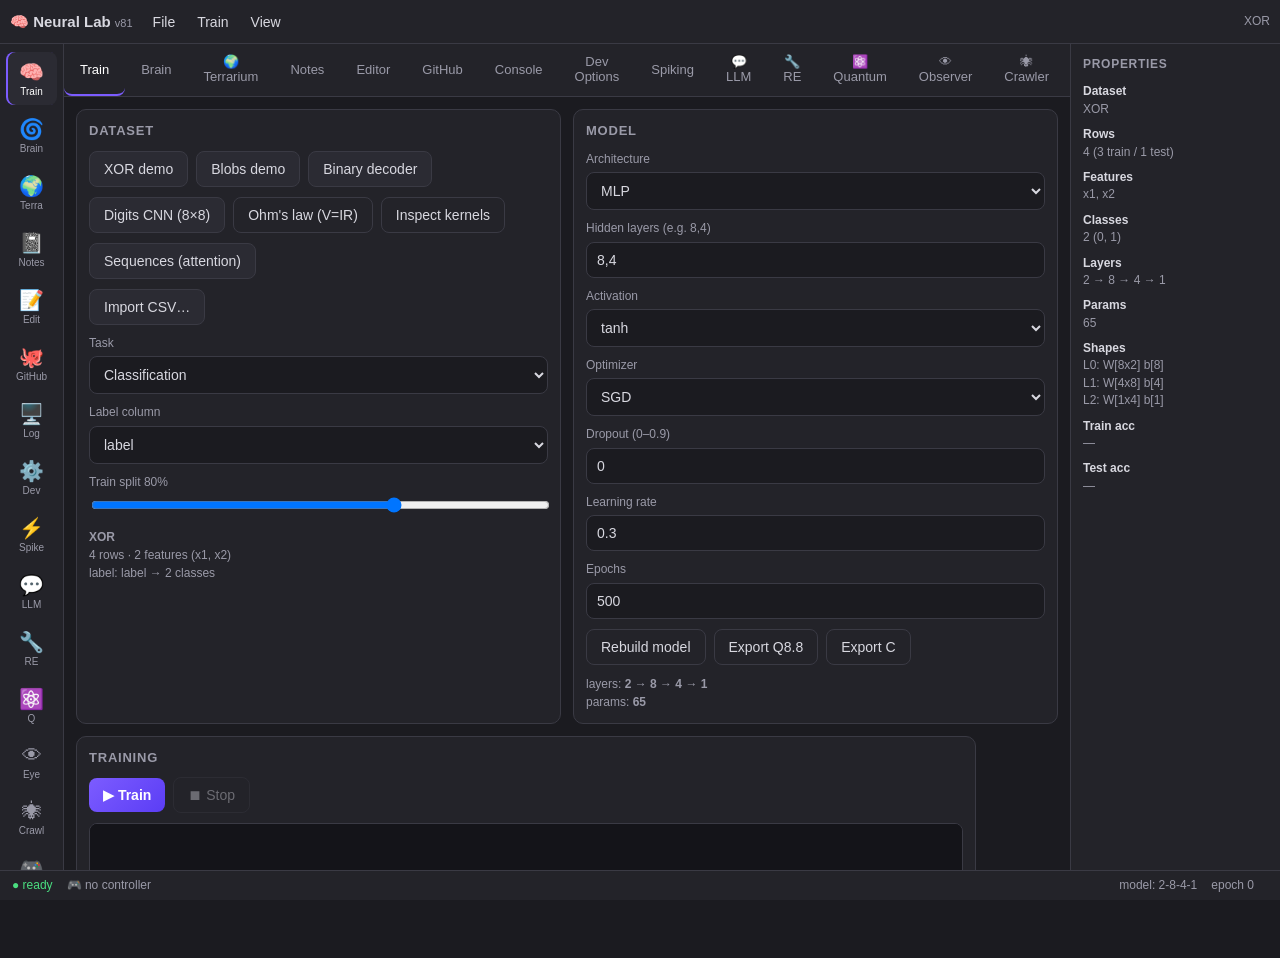
==== commit 1d347efd: "v81: judge fragment (verdict tail mints a bounded molecule) + Judge's Review card - meta-judge: verd" ====
--- a/www/index.html
+++ b/www/index.html
@@ -10,7 +10,7 @@
 <!-- ══ top menu bar ══ -->
 <header id="menubar">
   <button id="hamburger" aria-label="Menu">☰</button>
-  <div class="brand">🧠 Neural Lab <span class="ver" id="app-ver">v80</span></div>
+  <div class="brand">🧠 Neural Lab <span class="ver" id="app-ver">v81</span></div>
   <nav class="menus">
     <div class="menu"><button class="menubtn" data-menu="file">File</button>
       <div class="dropdown" id="menu-file">
@@ -230,6 +230,10 @@
             <button class="ghost ter-inst-tab" data-tab="molecules" style="min-height:48px">🧬 Molecules</button>
             <button class="ghost ter-inst-tab" data-tab="gravity" style="min-height:48px">🕳 Gravity</button>
           </div>
+          <div class="row" style="margin-top:6px">
+            <button id="ter-judge-review" class="ghost" style="min-height:48px">⚖ Judge's Review — ask about my ghosts</button>
+          </div>
+          <div id="ter-judge-review-out" class="ter-events" hidden></div>
           <div id="ter-events" class="ter-events"></div>
           <div id="ter-inst-seals" class="ter-events" hidden></div>
           <div id="ter-inst-molecules" class="ter-events" hidden></div>
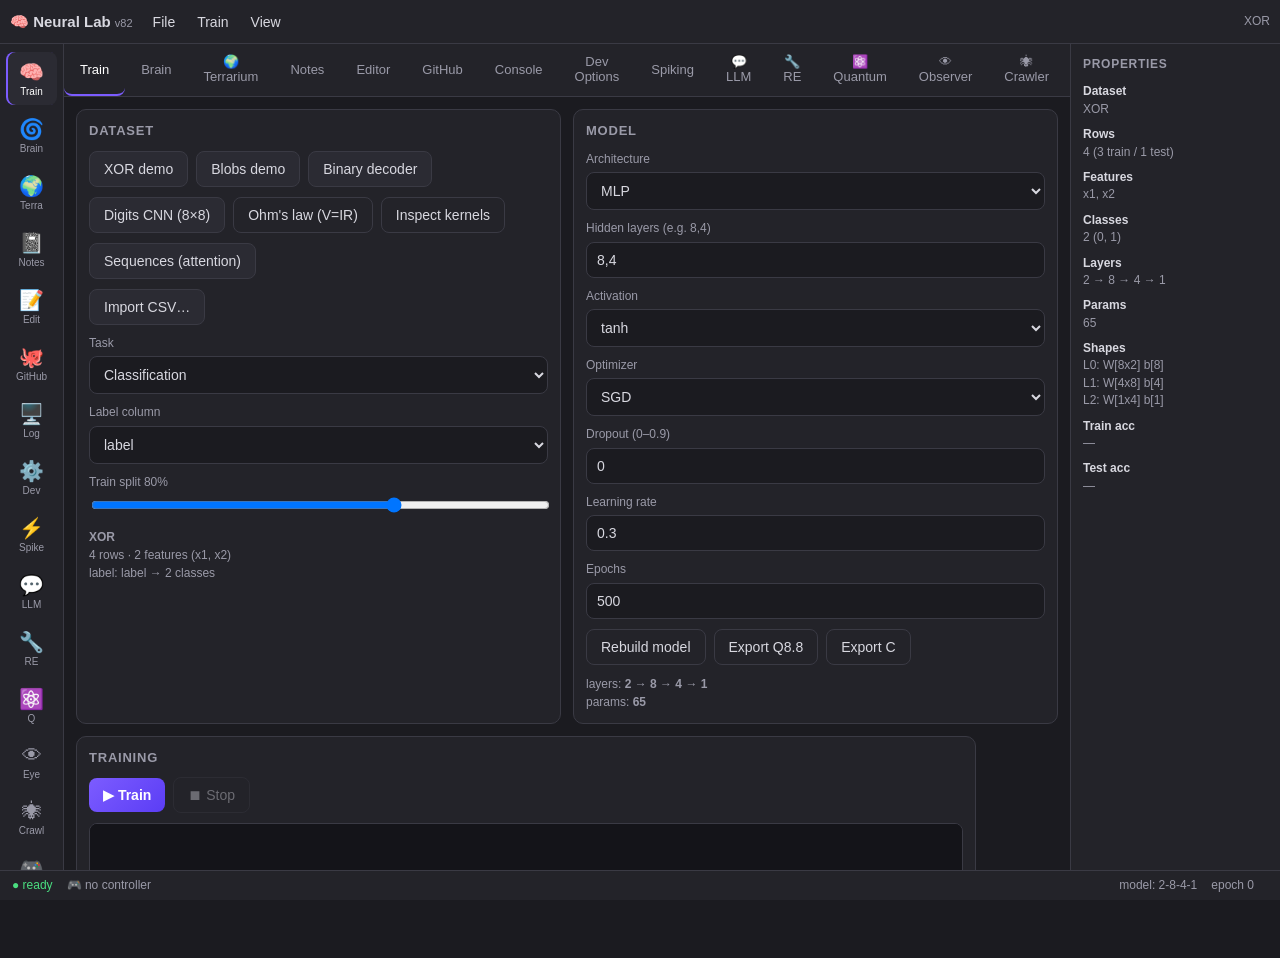
==== commit 708000f7: "v82: ceiling hard bound for Net2Net growth, one judge fragment per ghost enforced in core, measured " ====
--- a/www/index.html
+++ b/www/index.html
@@ -10,7 +10,7 @@
 <!-- ══ top menu bar ══ -->
 <header id="menubar">
   <button id="hamburger" aria-label="Menu">☰</button>
-  <div class="brand">🧠 Neural Lab <span class="ver" id="app-ver">v81</span></div>
+  <div class="brand">🧠 Neural Lab <span class="ver" id="app-ver">v82</span></div>
   <nav class="menus">
     <div class="menu"><button class="menubtn" data-menu="file">File</button>
       <div class="dropdown" id="menu-file">
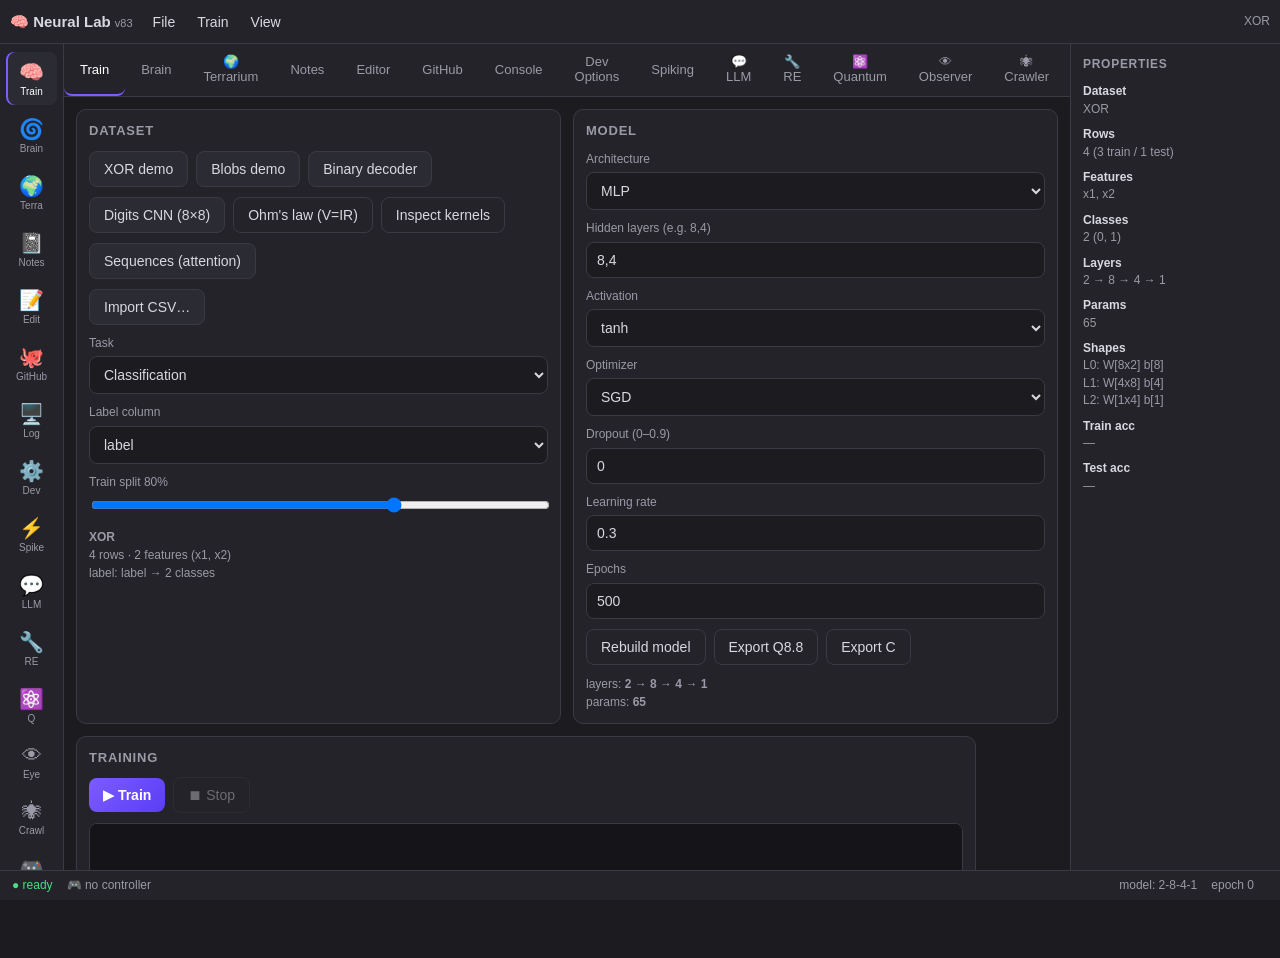
==== commit 6d5ebaf7: "v83: judge transport retry-on-empty at escalated budget (verdicts + review), clean failure lines (11" ====
--- a/www/index.html
+++ b/www/index.html
@@ -10,7 +10,7 @@
 <!-- ══ top menu bar ══ -->
 <header id="menubar">
   <button id="hamburger" aria-label="Menu">☰</button>
-  <div class="brand">🧠 Neural Lab <span class="ver" id="app-ver">v82</span></div>
+  <div class="brand">🧠 Neural Lab <span class="ver" id="app-ver">v83</span></div>
   <nav class="menus">
     <div class="menu"><button class="menubtn" data-menu="file">File</button>
       <div class="dropdown" id="menu-file">
